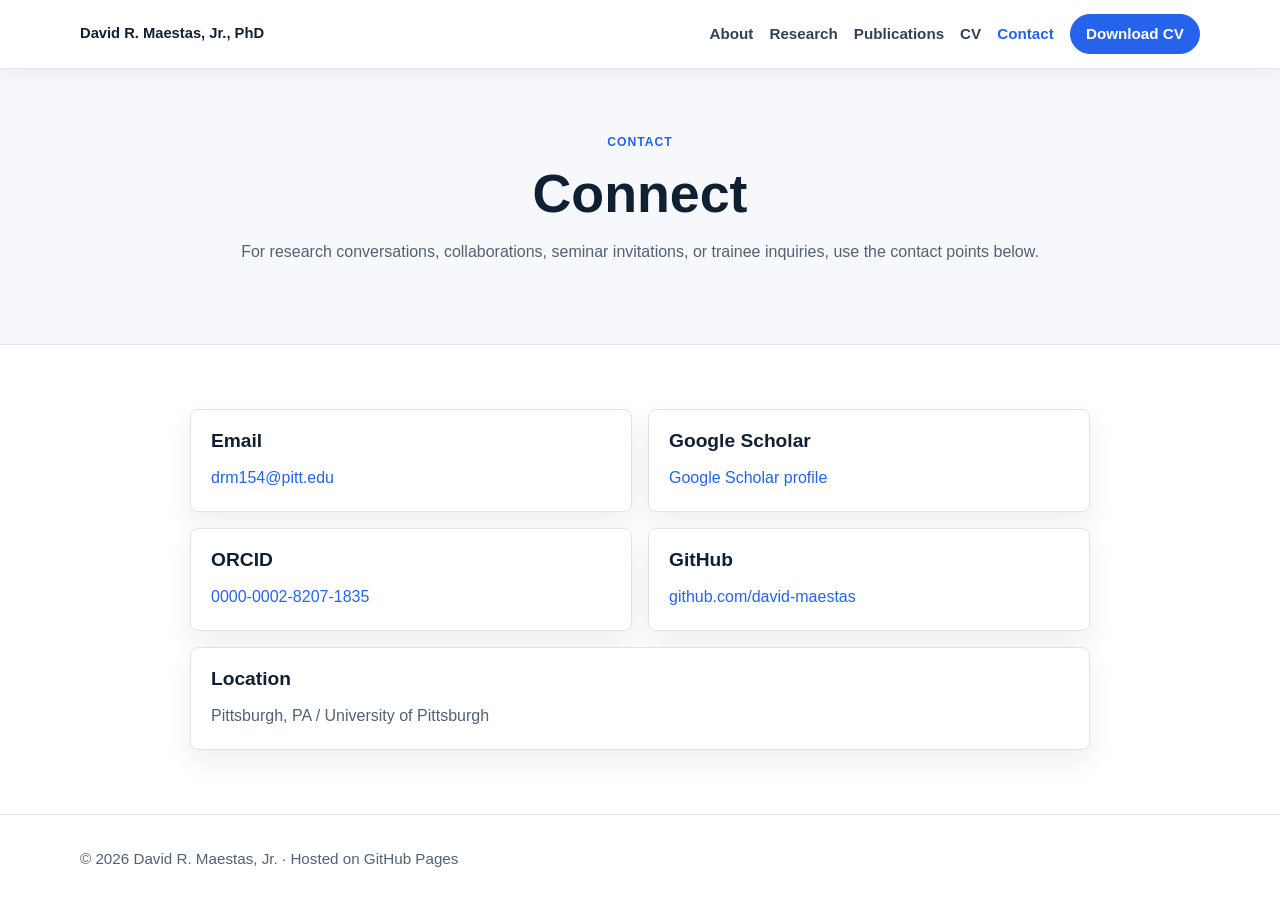
==== contact.html @ 28914b86 "Add academic personal website" ====
<!DOCTYPE html>
<html lang="en">
<head>
  <meta charset="utf-8">
  <meta name="viewport" content="width=device-width, initial-scale=1">
  <title>Contact | David R. Maestas, Jr., PhD</title>
  <meta name="description" content="Contact information for David R. Maestas, Jr., PhD.">
  <link rel="stylesheet" href="style.css">
</head>
<body>
  <header class="site-header">
    <nav class="nav container" aria-label="Main navigation">
      <a class="brand" href="index.html" aria-label="David R. Maestas, Jr. home">
        <span class="brand-full">David R. Maestas, Jr., PhD</span>
        <span class="brand-short">DRM</span>
      </a>
      <button class="nav-toggle" type="button" aria-expanded="false" aria-controls="nav-menu">
        <span class="sr-only">Toggle navigation</span>
        <span></span>
        <span></span>
        <span></span>
      </button>
      <div class="nav-menu" id="nav-menu">
        <a href="index.html#about">About</a>
        <a href="research.html">Research</a>
        <a href="publications.html">Publications</a>
        <a href="cv.html">CV</a>
        <a class="active" href="contact.html" aria-current="page">Contact</a>
        <a class="nav-button" href="assets/CV_David_Maestas_July_2026.pdf">Download CV</a>
      </div>
    </nav>
  </header>

  <main>
    <section class="page-hero contact-hero">
      <div class="container narrow">
        <p class="eyebrow">Contact</p>
        <h1>Connect</h1>
        <p>For research conversations, collaborations, seminar invitations, or trainee inquiries, use the contact points below.</p>
      </div>
    </section>

    <section class="section">
      <div class="container contact-grid">
        <article class="card contact-card">
          <h2>Email</h2>
          <p><a href="mailto:drm154@pitt.edu">drm154@pitt.edu</a></p>
        </article>
        <article class="card contact-card">
          <h2>Google Scholar</h2>
          <p><a href="https://scholar.google.com/citations?user=fU_Xa2kAAAAJ&amp;hl">Google Scholar profile</a></p>
        </article>
        <article class="card contact-card">
          <h2>ORCID</h2>
          <p><a href="https://orcid.org/0000-0002-8207-1835">0000-0002-8207-1835</a></p>
        </article>
        <article class="card contact-card">
          <h2>GitHub</h2>
          <p><a href="https://github.com/david-maestas">github.com/david-maestas</a></p>
        </article>
        <article class="card contact-card wide">
          <h2>Location</h2>
          <p>Pittsburgh, PA / University of Pittsburgh</p>
        </article>
      </div>
    </section>
  </main>

  <footer class="site-footer">
    <div class="container">
      <p>&copy; 2026 David R. Maestas, Jr. &middot; Hosted on GitHub Pages</p>
    </div>
  </footer>

  <script src="script.js"></script>
</body>
</html>
---- style.css ----
:root {
  --bg: #ffffff;
  --bg-soft: #f6f8fb;
  --bg-blue: #eef5ff;
  --text: #102033;
  --muted: #526173;
  --muted-strong: #334155;
  --line: #dce4ef;
  --accent: #2563eb;
  --accent-dark: #1d4ed8;
  --card: #ffffff;
  --shadow: 0 12px 28px rgba(15, 32, 51, 0.07);
  --radius: 8px;
  --max-width: 1120px;
}

* {
  box-sizing: border-box;
}

html {
  scroll-behavior: smooth;
}

body {
  margin: 0;
  color: var(--text);
  background: var(--bg);
  font-family: Arial, Helvetica, sans-serif;
  font-size: 16px;
  line-height: 1.62;
}

img {
  display: block;
  max-width: 100%;
}

a {
  color: var(--accent);
  text-decoration: none;
}

a:hover,
a:focus {
  color: var(--accent-dark);
  text-decoration: underline;
}

h1,
h2,
h3,
p {
  margin-top: 0;
}

h1,
h2,
h3 {
  line-height: 1.15;
  letter-spacing: 0;
}

h1 {
  font-size: clamp(2rem, 4.2vw, 3.45rem);
  margin-bottom: 0.85rem;
}

h2 {
  font-size: clamp(1.5rem, 2.6vw, 2.15rem);
  margin-bottom: 0.8rem;
}

h3 {
  font-size: 1.05rem;
  margin-bottom: 0.6rem;
}

p {
  color: var(--muted);
}

.container {
  width: min(100% - 40px, var(--max-width));
  margin: 0 auto;
}

.narrow {
  max-width: 820px;
}

.sr-only {
  position: absolute;
  width: 1px;
  height: 1px;
  padding: 0;
  margin: -1px;
  overflow: hidden;
  clip: rect(0, 0, 0, 0);
  white-space: nowrap;
  border: 0;
}

.site-header {
  position: sticky;
  top: 0;
  z-index: 20;
  background: rgba(255, 255, 255, 0.96);
  border-bottom: 1px solid rgba(220, 228, 239, 0.9);
  box-shadow: 0 6px 18px rgba(15, 32, 51, 0.045);
  backdrop-filter: blur(10px);
}

.nav {
  min-height: 68px;
  display: flex;
  align-items: center;
  justify-content: space-between;
  gap: 1rem;
}

.brand {
  display: inline-flex;
  align-items: center;
  color: var(--text);
  font-size: clamp(0.92rem, 1.15vw, 1.02rem);
  font-weight: 800;
  letter-spacing: 0;
  text-decoration: none;
  white-space: nowrap;
}

.brand:hover,
.brand:focus {
  color: var(--accent);
  text-decoration: none;
}

.brand-short {
  display: none;
  place-items: center;
  width: 42px;
  height: 42px;
  border-radius: 10px;
  color: #ffffff;
  background: var(--accent);
  font-weight: 800;
}

.nav-menu {
  display: flex;
  align-items: center;
  gap: 1rem;
  font-size: 0.95rem;
  font-weight: 600;
}

.nav-menu a {
  color: var(--muted-strong);
}

.nav-menu a:hover,
.nav-menu a:focus,
.nav-menu a.active {
  color: var(--accent);
}

.nav-button,
.button {
  display: inline-flex;
  align-items: center;
  justify-content: center;
  min-height: 40px;
  padding: 0.62rem 0.95rem;
  border-radius: 999px;
  border: 1px solid var(--accent);
  font-weight: 700;
  line-height: 1.2;
  text-decoration: none;
  white-space: nowrap;
}

a:focus-visible,
button:focus-visible,
.button:focus-visible {
  outline: 3px solid rgba(37, 99, 235, 0.28);
  outline-offset: 3px;
}

.nav-button,
.button.primary {
  color: #ffffff;
  background: var(--accent);
}

.nav-menu .nav-button {
  color: #ffffff;
}

.nav-button:hover,
.nav-button:focus,
.button.primary:hover,
.button.primary:focus {
  color: #ffffff;
  background: var(--accent-dark);
  border-color: var(--accent-dark);
  text-decoration: none;
}

.button.secondary {
  color: var(--accent);
  background: #ffffff;
}

.button.secondary:hover,
.button.secondary:focus {
  color: #ffffff;
  background: var(--accent);
  text-decoration: none;
}

.button.disabled {
  color: #64748b;
  background: #f8fafc;
  border-color: #dbe3ed;
  cursor: default;
  pointer-events: none;
}

.button-row {
  display: flex;
  flex-wrap: wrap;
  gap: 0.7rem;
  align-items: center;
}

.button-row.small {
  gap: 0.45rem;
}

.button-row.small .button {
  min-height: 34px;
  padding: 0.45rem 0.75rem;
  font-size: 0.85rem;
}

.nav-toggle {
  display: none;
  width: 46px;
  height: 46px;
  padding: 0;
  border: 1px solid var(--line);
  border-radius: 12px;
  background: #ffffff;
  cursor: pointer;
}

.nav-toggle span:not(.sr-only) {
  display: block;
  width: 20px;
  height: 2px;
  margin: 4px auto;
  background: var(--text);
}

.hero {
  padding: 4.9rem 0 4.2rem;
  background: #ffffff;
}

.hero-grid {
  display: grid;
  grid-template-columns: minmax(0, 1fr) 320px;
  gap: 3rem;
  align-items: center;
}

.hero h1 {
  max-width: 720px;
  font-size: clamp(2.1rem, 4vw, 3.55rem);
  line-height: 1.06;
  text-wrap: balance;
}

.eyebrow,
.section-kicker {
  color: var(--accent);
  font-size: 0.76rem;
  font-weight: 800;
  letter-spacing: 0.08em;
  text-transform: uppercase;
  margin-bottom: 0.65rem;
}

.hero-tagline {
  color: var(--text);
  font-size: clamp(1.18rem, 2vw, 1.55rem);
  font-weight: 700;
  margin-bottom: 0.85rem;
  text-wrap: balance;
}

.hero-summary {
  max-width: 650px;
  font-size: 1.08rem;
  margin-bottom: 1.55rem;
}

.hero-portrait {
  justify-self: center;
  width: min(100%, 300px);
  aspect-ratio: 1;
  border-radius: 18px;
  padding: 0.7rem;
  background: #ffffff;
  border: 1px solid var(--line);
  box-shadow: var(--shadow);
}

.hero-portrait img {
  width: 100%;
  height: 100%;
  object-fit: cover;
  border-radius: 12px;
}

.section,
.page-hero {
  padding: 4rem 0;
}

.page-hero {
  background: var(--bg-soft);
  border-bottom: 1px solid var(--line);
}

.page-hero .button {
  margin-top: 1rem;
}

.section-muted {
  background: var(--bg-soft);
}

.section-heading {
  max-width: 780px;
  margin-bottom: 1.55rem;
}

.section-heading.split {
  max-width: none;
  display: flex;
  align-items: end;
  justify-content: space-between;
  gap: 1.5rem;
}

.text-link {
  font-weight: 700;
}

.two-column {
  display: grid;
  grid-template-columns: minmax(0, 1fr) 390px;
  gap: 2.4rem;
  align-items: start;
}

.info-stack {
  display: grid;
  gap: 0.9rem;
}

.card,
.publication-card,
.publication-entry,
.cv-section {
  background: var(--card);
  border: 1px solid var(--line);
  border-radius: var(--radius);
  box-shadow: var(--shadow);
}

.card {
  padding: 1.25rem;
}

.compact-card p,
.pillar-card p,
.publication-card p,
.contact-card p {
  margin-bottom: 0;
}

.card-grid {
  display: grid;
  gap: 1rem;
}

.card-grid.three {
  grid-template-columns: repeat(3, minmax(0, 1fr));
}

.pillar-card {
  min-height: 220px;
}

.card-letter {
  display: inline-grid;
  place-items: center;
  width: 38px;
  height: 38px;
  margin-bottom: 0.85rem;
  border-radius: 50%;
  color: var(--accent);
  background: var(--bg-blue);
  font-weight: 800;
}

.visual-feature {
  display: grid;
  grid-template-columns: 0.82fr 1.18fr;
  gap: 2.5rem;
  align-items: center;
}

.research-figure {
  margin: 0;
  overflow: hidden;
  border: 1px solid var(--line);
  border-radius: var(--radius);
  background: #ffffff;
  box-shadow: var(--shadow);
}

.research-figure img {
  width: 100%;
  aspect-ratio: 1692 / 859;
  background: #000000;
  object-fit: contain;
  object-position: center;
}

.research-figure figcaption {
  padding: 0.85rem 1rem;
  color: var(--muted);
  font-size: 0.92rem;
}

.publication-preview {
  display: grid;
  grid-template-columns: repeat(3, minmax(0, 1fr));
  gap: 1rem;
}

.publication-card {
  display: flex;
  min-height: 245px;
  flex-direction: column;
  padding: 1.25rem;
}

.publication-card .button-row {
  margin-top: auto;
}

.tag-row {
  display: flex;
  flex-wrap: wrap;
  gap: 0.45rem;
  margin-bottom: 0.85rem;
}

.tag,
.badge {
  display: inline-flex;
  align-items: center;
  min-height: 28px;
  padding: 0.25rem 0.65rem;
  border-radius: 999px;
  color: var(--accent);
  background: var(--bg-blue);
  font-size: 0.78rem;
  font-weight: 800;
}

.pub-meta,
.authors,
.venue,
.muted {
  color: var(--muted);
}

.content-list {
  display: grid;
  gap: 1.45rem;
}

.content-block {
  max-width: 880px;
  padding-bottom: 0.2rem;
}

.content-block.callout {
  max-width: none;
  padding: 1.5rem;
  border-radius: var(--radius);
  background: var(--bg-blue);
  border: 1px solid #cfe0ff;
}

.timeline {
  display: grid;
  gap: 1.05rem;
}

.timeline-item {
  display: grid;
  grid-template-columns: 110px minmax(0, 1fr);
  gap: 1.25rem;
}

.year {
  color: var(--accent);
  font-size: 1.25rem;
  font-weight: 800;
  padding-top: 1.1rem;
}

.publication-entry {
  padding: 1.25rem;
}

.publication-entry h2 {
  font-size: 1.35rem;
  margin-top: 0.8rem;
}

.cv-layout {
  display: grid;
  gap: 1rem;
}

.cv-section {
  padding: 1.25rem;
}

.cv-section h2 {
  font-size: 1.35rem;
  padding-bottom: 0.7rem;
  margin-bottom: 0.85rem;
  border-bottom: 1px solid var(--line);
}

.cv-item {
  padding: 0.8rem 0;
}

.cv-item + .cv-item {
  border-top: 1px solid var(--line);
}

.placeholder {
  color: var(--muted);
}

.skill-list {
  margin: 0;
  padding-left: 1.2rem;
  color: var(--muted);
}

.contact-hero {
  text-align: center;
}

.contact-grid {
  max-width: 900px;
  display: grid;
  grid-template-columns: repeat(2, minmax(0, 1fr));
  gap: 1rem;
}

.contact-card h2 {
  font-size: 1.2rem;
}

.contact-card.wide {
  grid-column: 1 / -1;
}

.site-footer {
  padding: 2rem 0;
  border-top: 1px solid var(--line);
  background: #ffffff;
}

.site-footer p {
  margin: 0;
  color: var(--muted);
  font-size: 0.95rem;
}

@media (max-width: 880px) {
  .nav-toggle {
    display: block;
  }

  .brand-full {
    display: none;
  }

  .brand-short {
    display: inline-grid;
  }

  .nav-menu {
    position: absolute;
    top: 68px;
    left: 20px;
    right: 20px;
    display: none;
    flex-direction: column;
    align-items: stretch;
    gap: 0;
    padding: 0.75rem;
    background: #ffffff;
    border: 1px solid var(--line);
    border-radius: 16px;
    box-shadow: var(--shadow);
  }

  .nav-menu.is-open {
    display: flex;
  }

  .nav-menu a {
    padding: 0.85rem 0.9rem;
    border-radius: 10px;
  }

  .nav-button {
    margin-top: 0.4rem;
  }

  .hero {
    padding: 3.3rem 0;
  }

  .hero-grid,
  .two-column,
  .visual-feature,
  .timeline-item {
    grid-template-columns: 1fr;
  }

  .hero-copy {
    text-align: center;
  }

  .hero-summary {
    margin-left: auto;
    margin-right: auto;
  }

  .button-row {
    justify-content: center;
  }

  .hero-portrait {
    order: -1;
    width: min(72vw, 260px);
    border-radius: 18px;
  }

  .hero-portrait img {
    border-radius: 12px;
  }

  .card-grid.three,
  .publication-preview,
  .contact-grid {
    grid-template-columns: 1fr;
  }

  .section-heading.split {
    align-items: start;
    flex-direction: column;
  }

  .year {
    padding-top: 0;
  }

  .contact-card.wide {
    grid-column: auto;
  }
}

@media (max-width: 520px) {
  body {
    font-size: 16px;
  }

  .container {
    width: min(100% - 28px, var(--max-width));
  }

  .section,
  .page-hero {
    padding: 3rem 0;
  }

  .button,
  .nav-button {
    width: 100%;
  }

  .button-row.small .button {
    width: auto;
  }

  .publication-entry,
  .publication-card,
  .cv-section,
  .card {
    padding: 1.1rem;
  }
}
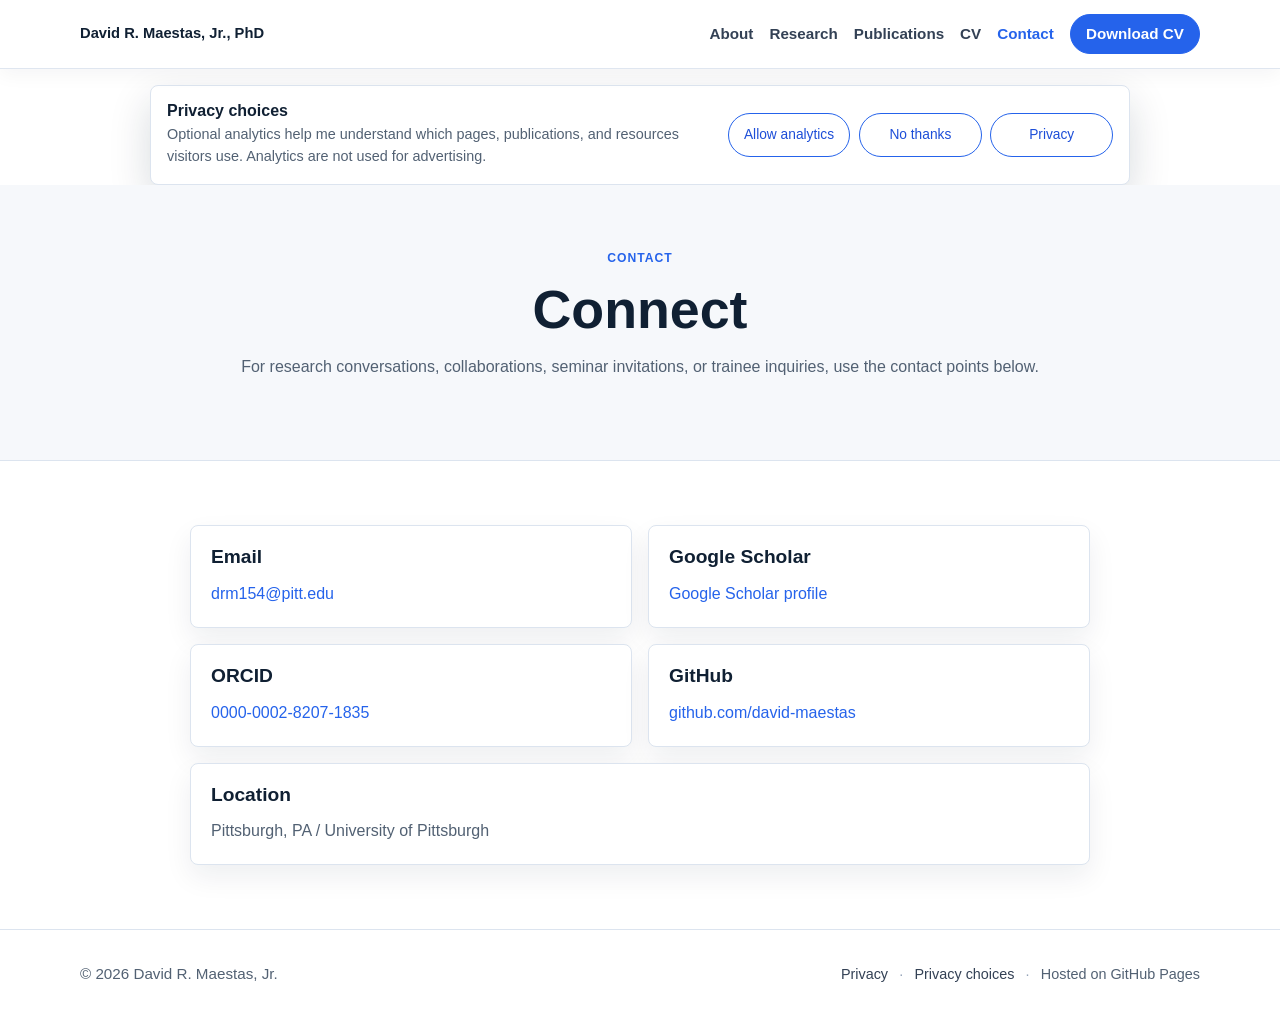
==== commit dbbc726c: "feat(site): add privacy-aware analytics and search metadata" ====
--- a/contact.html
+++ b/contact.html
@@ -4,7 +4,15 @@
   <meta charset="utf-8">
   <meta name="viewport" content="width=device-width, initial-scale=1">
   <title>Contact | David R. Maestas, Jr., PhD</title>
-  <meta name="description" content="Contact information for David R. Maestas, Jr., PhD.">
+  <meta name="description" content="Contact information and verified professional profiles for David R. Maestas, Jr., PhD.">
+  <meta name="robots" content="index,follow,max-image-preview:large">
+  <link rel="canonical" href="https://david-maestas.github.io/contact.html">
+  <meta property="og:type" content="website">
+  <meta property="og:title" content="Contact | David R. Maestas, Jr., PhD">
+  <meta property="og:description" content="Contact David R. Maestas, Jr., PhD, for research conversations, collaborations, and seminar invitations.">
+  <meta property="og:url" content="https://david-maestas.github.io/contact.html">
+  <meta property="og:image" content="https://david-maestas.github.io/assets/david-maestas-headshot.jpg">
+  <script src="analytics.js"></script>
   <link rel="stylesheet" href="style.css">
 </head>
 <body>
@@ -21,12 +29,12 @@
         <span></span>
       </button>
       <div class="nav-menu" id="nav-menu">
-        <a href="index.html#about">About</a>
-        <a href="research.html">Research</a>
-        <a href="publications.html">Publications</a>
-        <a href="cv.html">CV</a>
-        <a class="active" href="contact.html" aria-current="page">Contact</a>
-        <a class="nav-button" href="assets/CV_David_Maestas_July_2026.pdf">Download CV</a>
+        <a href="index.html#about" data-analytics-category="navigation" data-analytics-label="about" data-analytics-placement="header">About</a>
+        <a href="research.html" data-analytics-category="navigation" data-analytics-label="research" data-analytics-placement="header">Research</a>
+        <a href="publications.html" data-analytics-category="navigation" data-analytics-label="publications" data-analytics-placement="header">Publications</a>
+        <a href="cv.html" data-analytics-category="navigation" data-analytics-label="cv_page" data-analytics-placement="header">CV</a>
+        <a class="active" href="contact.html" aria-current="page" data-analytics-category="navigation" data-analytics-label="contact" data-analytics-placement="header">Contact</a>
+        <a class="nav-button" href="assets/CV_David_Maestas_July_2026.pdf" download="David_R_Maestas_CV_July_2026.pdf" data-analytics-category="cv" data-analytics-label="cv_pdf" data-analytics-placement="header">Download CV</a>
       </div>
     </nav>
   </header>
@@ -44,19 +52,19 @@
       <div class="container contact-grid">
         <article class="card contact-card">
           <h2>Email</h2>
-          <p><a href="mailto:drm154@pitt.edu">drm154@pitt.edu</a></p>
+          <p><a href="mailto:drm154@pitt.edu" data-analytics-category="contact" data-analytics-label="email" data-analytics-placement="contact_card" data-analytics-contact-method="email">drm154@pitt.edu</a></p>
         </article>
         <article class="card contact-card">
           <h2>Google Scholar</h2>
-          <p><a href="https://scholar.google.com/citations?user=fU_Xa2kAAAAJ&amp;hl">Google Scholar profile</a></p>
+          <p><a href="https://scholar.google.com/citations?user=fU_Xa2kAAAAJ&amp;hl" data-analytics-category="profile" data-analytics-label="google_scholar" data-analytics-placement="contact_card">Google Scholar profile</a></p>
         </article>
         <article class="card contact-card">
           <h2>ORCID</h2>
-          <p><a href="https://orcid.org/0000-0002-8207-1835">0000-0002-8207-1835</a></p>
+          <p><a href="https://orcid.org/0000-0002-8207-1835" data-analytics-category="profile" data-analytics-label="orcid" data-analytics-placement="contact_card">0000-0002-8207-1835</a></p>
         </article>
         <article class="card contact-card">
           <h2>GitHub</h2>
-          <p><a href="https://github.com/david-maestas">github.com/david-maestas</a></p>
+          <p><a href="https://github.com/david-maestas" data-analytics-category="profile" data-analytics-label="github" data-analytics-placement="contact_card">github.com/david-maestas</a></p>
         </article>
         <article class="card contact-card wide">
           <h2>Location</h2>
@@ -67,8 +75,13 @@
   </main>
 
   <footer class="site-footer">
-    <div class="container">
-      <p>&copy; 2026 David R. Maestas, Jr. &middot; Hosted on GitHub Pages</p>
+    <div class="container footer-inner">
+      <p>&copy; 2026 David R. Maestas, Jr.</p>
+      <nav class="footer-links" aria-label="Footer navigation">
+        <a href="privacy.html" data-analytics-category="navigation" data-analytics-label="privacy" data-analytics-placement="footer">Privacy</a>
+        <a href="#privacy-choices" data-analytics-privacy-choices>Privacy choices</a>
+        <span>Hosted on GitHub Pages</span>
+      </nav>
     </div>
   </footer>
 
--- a/style.css
+++ b/style.css
@@ -408,13 +408,17 @@
 .card-letter {
   display: inline-grid;
   place-items: center;
-  width: 38px;
-  height: 38px;
-  margin-bottom: 0.85rem;
+  width: 42px;
+  height: 42px;
+  margin-bottom: 0.95rem;
+  border: 1px solid #cfddfa;
   border-radius: 50%;
-  color: var(--accent);
-  background: var(--bg-blue);
-  font-weight: 800;
+  color: var(--accent-dark);
+  background: #f5f8ff;
+  font-family: Georgia, "Times New Roman", serif;
+  font-size: 0.92rem;
+  font-weight: 700;
+  line-height: 1;
 }
 
 .visual-feature {
@@ -599,6 +603,108 @@
   margin: 0;
   color: var(--muted);
   font-size: 0.95rem;
+}
+
+.footer-inner,
+.footer-links {
+  display: flex;
+  align-items: center;
+  gap: 0.7rem;
+}
+
+.footer-inner {
+  justify-content: space-between;
+}
+
+.footer-links {
+  flex-wrap: wrap;
+  justify-content: flex-end;
+  color: var(--muted);
+  font-size: 0.9rem;
+}
+
+.footer-links > * + *::before {
+  content: "\00b7";
+  margin-right: 0.7rem;
+  color: #94a3b8;
+}
+
+.footer-links a {
+  color: var(--muted-strong);
+}
+
+.privacy-content strong {
+  color: var(--text);
+}
+
+.analytics-consent {
+  width: min(calc(100% - 32px), 980px);
+  margin: 16px auto 0;
+  padding: 1rem;
+  border: 1px solid var(--line);
+  border-radius: var(--radius);
+  background: #ffffff;
+  box-shadow: 0 16px 42px rgba(15, 32, 51, 0.16);
+}
+
+.analytics-consent[hidden] {
+  display: none;
+}
+
+.analytics-consent__inner {
+  display: grid;
+  grid-template-columns: minmax(0, 1fr) auto;
+  align-items: center;
+  gap: 1.25rem;
+}
+
+.analytics-consent__copy h2 {
+  margin-bottom: 0.25rem;
+  font-size: 1rem;
+}
+
+.analytics-consent__copy p {
+  max-width: 640px;
+  margin-bottom: 0;
+  font-size: 0.9rem;
+  line-height: 1.5;
+}
+
+.analytics-consent__actions {
+  display: grid;
+  grid-template-columns: repeat(3, minmax(0, 1fr));
+  gap: 0.55rem;
+}
+
+.consent-button {
+  min-width: 120px;
+  color: var(--accent-dark);
+  background: #ffffff;
+  cursor: pointer;
+  font: inherit;
+  font-size: 0.86rem;
+}
+
+.consent-button:hover,
+.consent-button:focus {
+  color: #ffffff;
+  background: var(--accent);
+  text-decoration: none;
+}
+
+.analytics-notice {
+  position: fixed;
+  z-index: 60;
+  top: 84px;
+  right: 20px;
+  max-width: min(360px, calc(100% - 40px));
+  padding: 0.75rem 0.9rem;
+  border: 1px solid var(--line);
+  border-radius: var(--radius);
+  color: var(--text);
+  background: #ffffff;
+  box-shadow: var(--shadow);
+  font-size: 0.9rem;
 }
 
 @media (max-width: 880px) {
@@ -683,6 +789,10 @@
     grid-template-columns: 1fr;
   }
 
+  .publication-card {
+    min-height: 0;
+  }
+
   .section-heading.split {
     align-items: start;
     flex-direction: column;
@@ -694,6 +804,11 @@
 
   .contact-card.wide {
     grid-column: auto;
+  }
+
+  .analytics-consent__inner {
+    grid-template-columns: 1fr;
+    gap: 0.8rem;
   }
 }
 
@@ -726,4 +841,32 @@
   .card {
     padding: 1.1rem;
   }
-}
+
+  .footer-inner {
+    align-items: flex-start;
+    flex-direction: column;
+  }
+
+  .footer-links {
+    justify-content: flex-start;
+  }
+
+  .analytics-consent {
+    width: calc(100% - 20px);
+    margin-top: 10px;
+  }
+
+  .analytics-consent__actions {
+    grid-template-columns: 1fr;
+  }
+
+  .consent-button {
+    width: 100%;
+  }
+}
+
+@media (prefers-reduced-motion: reduce) {
+  html {
+    scroll-behavior: auto;
+  }
+}
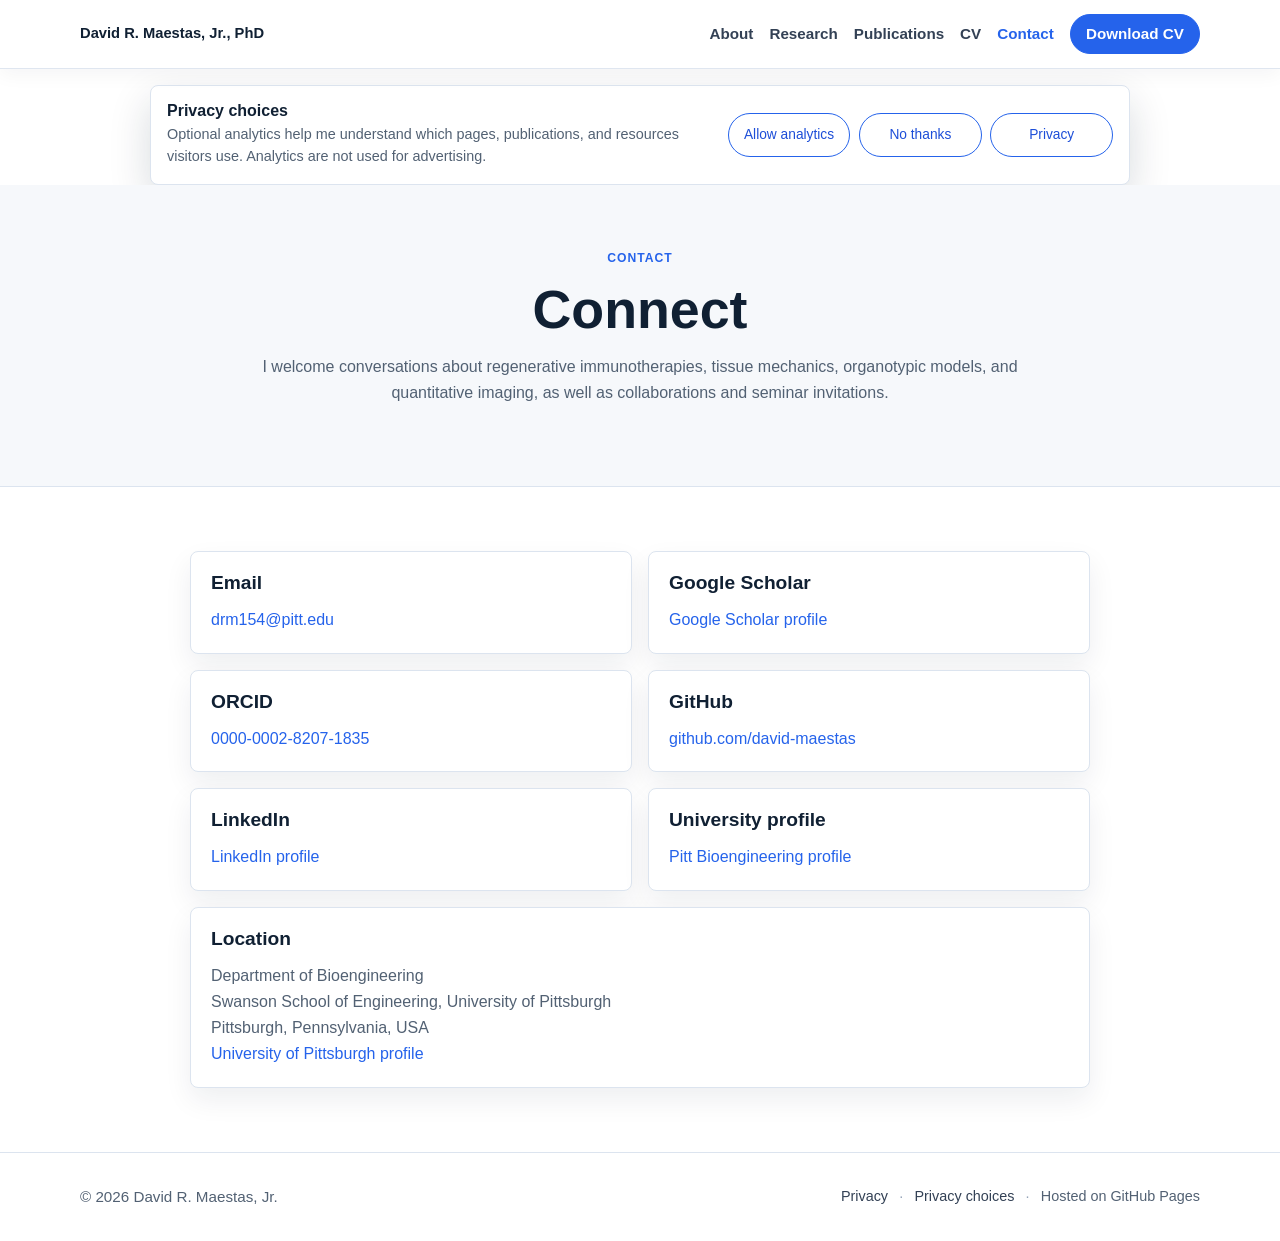
==== commit c4b546c4: "Update academic website for November 2026" ====
--- a/contact.html
+++ b/contact.html
@@ -13,9 +13,16 @@
   <meta property="og:url" content="https://david-maestas.github.io/contact.html">
   <meta property="og:image" content="https://david-maestas.github.io/assets/david-maestas-headshot.jpg">
   <script src="analytics.js"></script>
+  <meta name="theme-color" content="#2563eb">
+  <meta property="og:site_name" content="David R. Maestas, Jr., PhD">
+  <meta property="og:locale" content="en_US">
+  <meta property="og:image:alt" content="David R. Maestas, Jr., PhD">
+  <meta name="twitter:card" content="summary_large_image">
+  <link rel="icon" type="image/svg+xml" href="assets/favicon.svg">
   <link rel="stylesheet" href="style.css">
 </head>
 <body>
+  <a class="skip-link" href="#main-content">Skip to main content</a>
   <header class="site-header">
     <nav class="nav container" aria-label="Main navigation">
       <a class="brand" href="index.html" aria-label="David R. Maestas, Jr. home">
@@ -34,17 +41,17 @@
         <a href="publications.html" data-analytics-category="navigation" data-analytics-label="publications" data-analytics-placement="header">Publications</a>
         <a href="cv.html" data-analytics-category="navigation" data-analytics-label="cv_page" data-analytics-placement="header">CV</a>
         <a class="active" href="contact.html" aria-current="page" data-analytics-category="navigation" data-analytics-label="contact" data-analytics-placement="header">Contact</a>
-        <a class="nav-button" href="assets/CV_David_Maestas_July_2026.pdf" download="David_R_Maestas_CV_July_2026.pdf" data-analytics-category="cv" data-analytics-label="cv_pdf" data-analytics-placement="header">Download CV</a>
+        <a class="nav-button" href="assets/CV_David_Maestas_Sept2026.pdf" download="David_R_Maestas_CV_Sept2026.pdf" data-analytics-category="cv" data-analytics-label="cv_pdf" data-analytics-placement="header">Download CV</a>
       </div>
     </nav>
   </header>
 
-  <main>
+  <main id="main-content" tabindex="-1">
     <section class="page-hero contact-hero">
       <div class="container narrow">
         <p class="eyebrow">Contact</p>
         <h1>Connect</h1>
-        <p>For research conversations, collaborations, seminar invitations, or trainee inquiries, use the contact points below.</p>
+        <p>I welcome conversations about regenerative immunotherapies, tissue mechanics, organotypic models, and quantitative imaging, as well as collaborations and seminar invitations.</p>
       </div>
     </section>
 
@@ -56,7 +63,7 @@
         </article>
         <article class="card contact-card">
           <h2>Google Scholar</h2>
-          <p><a href="https://scholar.google.com/citations?user=fU_Xa2kAAAAJ&amp;hl" data-analytics-category="profile" data-analytics-label="google_scholar" data-analytics-placement="contact_card">Google Scholar profile</a></p>
+          <p><a href="https://scholar.google.com/citations?user=fU_Xa2kAAAAJ&amp;hl=en" data-analytics-category="profile" data-analytics-label="google_scholar" data-analytics-placement="contact_card">Google Scholar profile</a></p>
         </article>
         <article class="card contact-card">
           <h2>ORCID</h2>
@@ -66,9 +73,12 @@
           <h2>GitHub</h2>
           <p><a href="https://github.com/david-maestas" data-analytics-category="profile" data-analytics-label="github" data-analytics-placement="contact_card">github.com/david-maestas</a></p>
         </article>
+        <article class="card contact-card"><h2>LinkedIn</h2><p><a href="https://www.linkedin.com/in/david-r-maestas-jr-phd-5a231016a/">LinkedIn profile</a></p></article>
+        <article class="card contact-card"><h2>University profile</h2><p><a href="https://www.engineering.pitt.edu/people/students/bioengineering/postdoc/david-r.-maestas">Pitt Bioengineering profile</a></p></article>
         <article class="card contact-card wide">
           <h2>Location</h2>
-          <p>Pittsburgh, PA / University of Pittsburgh</p>
+          <p>Department of Bioengineering<br>Swanson School of Engineering, University of Pittsburgh<br>Pittsburgh, Pennsylvania, USA</p>
+          <p><a href="https://www.engineering.pitt.edu/people/students/bioengineering/postdoc/david-r.-maestas">University of Pittsburgh profile</a></p>
         </article>
       </div>
     </section>
@@ -79,7 +89,7 @@
       <p>&copy; 2026 David R. Maestas, Jr.</p>
       <nav class="footer-links" aria-label="Footer navigation">
         <a href="privacy.html" data-analytics-category="navigation" data-analytics-label="privacy" data-analytics-placement="footer">Privacy</a>
-        <a href="#privacy-choices" data-analytics-privacy-choices>Privacy choices</a>
+        <a href="privacy.html#analytics-choice" data-analytics-privacy-choices>Privacy choices</a>
         <span>Hosted on GitHub Pages</span>
       </nav>
     </div>
--- a/style.css
+++ b/style.css
@@ -20,6 +20,7 @@
 
 html {
   scroll-behavior: smooth;
+  scroll-padding-top: 88px;
 }
 
 body {
@@ -183,7 +184,7 @@
 a:focus-visible,
 button:focus-visible,
 .button:focus-visible {
-  outline: 3px solid rgba(37, 99, 235, 0.28);
+  outline: 3px solid var(--accent-dark);
   outline-offset: 3px;
 }
 
@@ -502,6 +503,8 @@
 
 .content-block {
   max-width: 880px;
+  min-width: 0;
+  overflow-wrap: anywhere;
   padding-bottom: 0.2rem;
 }
 
@@ -538,6 +541,76 @@
 .publication-entry h2 {
   font-size: 1.35rem;
   margin-top: 0.8rem;
+}
+
+.publication-entry h3 {
+  font-size: 1.2rem;
+  line-height: 1.3;
+  margin: 0.5rem 0 0.8rem;
+}
+
+.hero-appointment {
+  font-size: 0.94rem;
+  color: var(--muted-strong);
+  margin-bottom: 1.25rem;
+}
+
+.skip-link {
+  position: fixed;
+  z-index: 100;
+  top: 0.5rem;
+  left: 0.5rem;
+  transform: translateY(-180%);
+  padding: 0.65rem 1rem;
+  background: var(--text);
+  color: #ffffff;
+  border-radius: 6px;
+}
+
+.skip-link:focus {
+  transform: translateY(0);
+  color: #ffffff;
+}
+
+main:focus {
+  outline: none;
+}
+
+.card-grid.two {
+  grid-template-columns: repeat(2, minmax(0, 1fr));
+}
+
+.status-note,
+.page-updated,
+.award-detail {
+  font-size: 0.92rem;
+  color: var(--muted-strong);
+}
+
+.status-note {
+  margin: 1rem 0 0;
+}
+
+.news-highlight {
+  padding: 1.5rem;
+  border-left: 4px solid var(--accent);
+  background: var(--bg-soft);
+  border-radius: var(--radius);
+}
+
+.news-highlight h3 {
+  font-size: 1.35rem;
+  line-height: 1.3;
+}
+
+.contact-card a,
+.publication-entry,
+.cv-section {
+  overflow-wrap: anywhere;
+}
+
+.cv-section p:last-child {
+  margin-bottom: 0;
 }
 
 .cv-layout {
@@ -708,7 +781,7 @@
 }
 
 @media (max-width: 880px) {
-  .nav-toggle {
+  .js .nav-toggle {
     display: block;
   }
 
@@ -721,7 +794,24 @@
   }
 
   .nav-menu {
+    flex-direction: column;
+    align-items: stretch;
+    width: 100%;
+  }
+
+  .nav {
+    flex-wrap: wrap;
+    padding-block: 0.65rem;
+  }
+
+  .js .nav {
+    flex-wrap: nowrap;
+    padding-block: 0;
+  }
+
+  .js .nav-menu {
     position: absolute;
+    width: auto;
     top: 68px;
     left: 20px;
     right: 20px;
@@ -736,7 +826,7 @@
     box-shadow: var(--shadow);
   }
 
-  .nav-menu.is-open {
+  .js .nav-menu.is-open {
     display: flex;
   }
 
@@ -784,6 +874,7 @@
   }
 
   .card-grid.three,
+  .card-grid.two,
   .publication-preview,
   .contact-grid {
     grid-template-columns: 1fr;
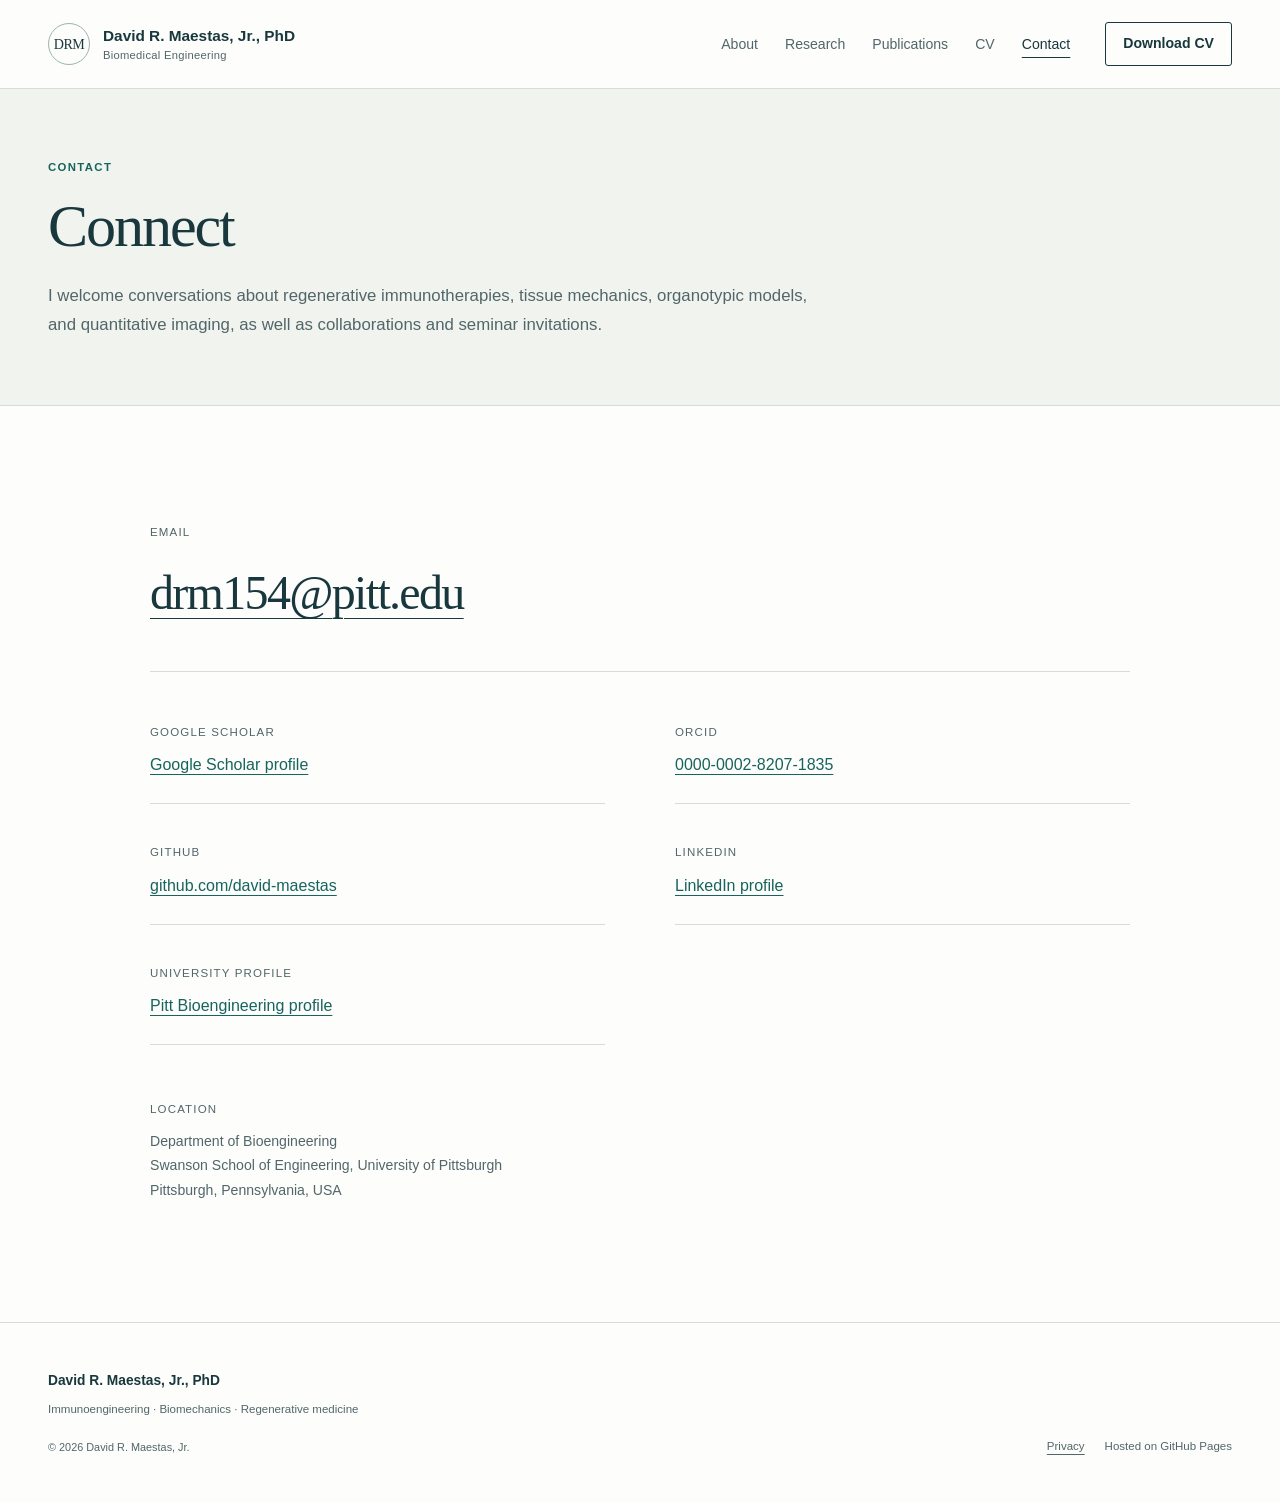
==== commit f0c5236c: "Polish academic website design and remove visitor tracking" ====
--- a/contact.html
+++ b/contact.html
@@ -1,100 +1,85 @@
 <!DOCTYPE html>
 <html lang="en">
-<head>
-  <meta charset="utf-8">
-  <meta name="viewport" content="width=device-width, initial-scale=1">
-  <title>Contact | David R. Maestas, Jr., PhD</title>
-  <meta name="description" content="Contact information and verified professional profiles for David R. Maestas, Jr., PhD.">
-  <meta name="robots" content="index,follow,max-image-preview:large">
-  <link rel="canonical" href="https://david-maestas.github.io/contact.html">
-  <meta property="og:type" content="website">
-  <meta property="og:title" content="Contact | David R. Maestas, Jr., PhD">
-  <meta property="og:description" content="Contact David R. Maestas, Jr., PhD, for research conversations, collaborations, and seminar invitations.">
-  <meta property="og:url" content="https://david-maestas.github.io/contact.html">
-  <meta property="og:image" content="https://david-maestas.github.io/assets/david-maestas-headshot.jpg">
-  <script src="analytics.js"></script>
-  <meta name="theme-color" content="#2563eb">
-  <meta property="og:site_name" content="David R. Maestas, Jr., PhD">
-  <meta property="og:locale" content="en_US">
-  <meta property="og:image:alt" content="David R. Maestas, Jr., PhD">
-  <meta name="twitter:card" content="summary_large_image">
-  <link rel="icon" type="image/svg+xml" href="assets/favicon.svg">
-  <link rel="stylesheet" href="style.css">
-</head>
-<body>
-  <a class="skip-link" href="#main-content">Skip to main content</a>
-  <header class="site-header">
-    <nav class="nav container" aria-label="Main navigation">
-      <a class="brand" href="index.html" aria-label="David R. Maestas, Jr. home">
-        <span class="brand-full">David R. Maestas, Jr., PhD</span>
-        <span class="brand-short">DRM</span>
-      </a>
-      <button class="nav-toggle" type="button" aria-expanded="false" aria-controls="nav-menu">
-        <span class="sr-only">Toggle navigation</span>
-        <span></span>
-        <span></span>
-        <span></span>
-      </button>
-      <div class="nav-menu" id="nav-menu">
-        <a href="index.html#about" data-analytics-category="navigation" data-analytics-label="about" data-analytics-placement="header">About</a>
-        <a href="research.html" data-analytics-category="navigation" data-analytics-label="research" data-analytics-placement="header">Research</a>
-        <a href="publications.html" data-analytics-category="navigation" data-analytics-label="publications" data-analytics-placement="header">Publications</a>
-        <a href="cv.html" data-analytics-category="navigation" data-analytics-label="cv_page" data-analytics-placement="header">CV</a>
-        <a class="active" href="contact.html" aria-current="page" data-analytics-category="navigation" data-analytics-label="contact" data-analytics-placement="header">Contact</a>
-        <a class="nav-button" href="assets/CV_David_Maestas_Sept2026.pdf" download="David_R_Maestas_CV_Sept2026.pdf" data-analytics-category="cv" data-analytics-label="cv_pdf" data-analytics-placement="header">Download CV</a>
+  <head>
+    <meta charset="utf-8">
+    <meta name="viewport" content="width=device-width, initial-scale=1">
+    <title>Contact | David R. Maestas, Jr., PhD</title>
+    <meta name="description" content="Contact information and verified professional profiles for David R. Maestas, Jr., PhD.">
+    <meta name="robots" content="index,follow,max-image-preview:large">
+    <link rel="canonical" href="https://david-maestas.github.io/contact.html">
+    <meta property="og:type" content="website">
+    <meta property="og:title" content="Contact | David R. Maestas, Jr., PhD">
+    <meta property="og:description" content="Contact David R. Maestas, Jr., PhD, for research conversations, collaborations, and seminar invitations.">
+    <meta property="og:url" content="https://david-maestas.github.io/contact.html">
+    <meta property="og:image" content="https://david-maestas.github.io/assets/david-maestas-headshot.jpg">
+    <meta name="theme-color" content="#18383e">
+    <meta property="og:site_name" content="David R. Maestas, Jr., PhD">
+    <meta property="og:locale" content="en_US">
+    <meta property="og:image:alt" content="David R. Maestas, Jr., PhD">
+    <meta name="twitter:card" content="summary_large_image">
+    <link rel="icon" type="image/svg+xml" href="assets/favicon.svg">
+    <link rel="stylesheet" href="style.css">
+  </head>
+  <body class="page-contact">
+    <a class="skip-link" href="#main-content">Skip to main content</a>
+    <header class="site-header">
+      <nav class="nav container" aria-label="Main navigation">
+        <a class="brand" href="index.html" aria-label="David R. Maestas, Jr. home"><span class="brand-mark" aria-hidden="true">DRM</span><span class="brand-text"><strong>David R. Maestas, Jr., PhD</strong><small>Biomedical Engineering</small></span></a>
+        <button class="nav-toggle" type="button" aria-expanded="false" aria-controls="nav-menu" aria-label="Toggle navigation"><span class="menu-label">Menu</span><span class="menu-icon" aria-hidden="true"><span></span><span></span></span></button>
+        <div class="nav-menu" id="nav-menu"><a href="index.html#about">About</a><a href="research.html">Research</a><a href="publications.html">Publications</a><a href="cv.html">CV</a><a class="active" href="contact.html" aria-current="page">Contact</a><a class="nav-button" href="assets/CV_David_Maestas_Nov_2026.pdf" download="David_R_Maestas_CV_Nov_2026.pdf">Download CV</a></div>
+      </nav>
+    </header>
+    <main id="main-content" tabindex="-1">
+      <section class="page-header contact-header">
+        <div class="container">
+          <p class="eyebrow">Contact</p>
+          <h1>Connect</h1>
+          <p>I welcome conversations about regenerative immunotherapies, tissue mechanics, organotypic models, and quantitative imaging, as well as collaborations and seminar invitations.</p>
+        </div>
+      </section>
+      <section class="section">
+        <div class="container contact-grid">
+          <article class="contact-card contact-email">
+            <h2>Email</h2>
+            <p><a href="mailto:drm154@pitt.edu">drm154@pitt.edu</a></p>
+          </article>
+          <article class="contact-card">
+            <h2>Google Scholar</h2>
+            <p><a href="https://scholar.google.com/citations?user=fU_Xa2kAAAAJ&amp;hl=en">Google Scholar profile</a></p>
+          </article>
+          <article class="contact-card">
+            <h2>ORCID</h2>
+            <p><a href="https://orcid.org/0000-0002-8207-1835">0000-0002-8207-1835</a></p>
+          </article>
+          <article class="contact-card">
+            <h2>GitHub</h2>
+            <p><a href="https://github.com/david-maestas">github.com/david-maestas</a></p>
+          </article>
+          <article class="contact-card">
+            <h2>LinkedIn</h2>
+            <p><a href="https://www.linkedin.com/in/david-r-maestas-jr-phd-5a231016a/">LinkedIn profile</a></p>
+          </article>
+          <article class="contact-card">
+            <h2>University profile</h2>
+            <p><a href="https://www.engineering.pitt.edu/people/students/bioengineering/postdoc/david-r.-maestas">Pitt Bioengineering profile</a></p>
+          </article>
+          <article class="contact-card contact-location">
+            <h2>Location</h2>
+            <p>Department of Bioengineering<br>Swanson School of Engineering, University of Pittsburgh<br>Pittsburgh, Pennsylvania, USA</p>
+          </article>
+        </div>
+      </section>
+    </main>
+    <footer class="site-footer">
+      <div class="container footer-inner">
+        <div class="footer-identity">
+          <p class="footer-name">David R. Maestas, Jr., PhD</p>
+          <p class="footer-discipline">Immunoengineering · Biomechanics · Regenerative medicine</p>
+          <p>&copy; 2026 David R. Maestas, Jr.</p>
+        </div>
+        <nav class="footer-links" aria-label="Footer navigation"><a href="privacy.html">Privacy</a><span>Hosted on GitHub Pages</span></nav>
       </div>
-    </nav>
-  </header>
-
-  <main id="main-content" tabindex="-1">
-    <section class="page-hero contact-hero">
-      <div class="container narrow">
-        <p class="eyebrow">Contact</p>
-        <h1>Connect</h1>
-        <p>I welcome conversations about regenerative immunotherapies, tissue mechanics, organotypic models, and quantitative imaging, as well as collaborations and seminar invitations.</p>
-      </div>
-    </section>
-
-    <section class="section">
-      <div class="container contact-grid">
-        <article class="card contact-card">
-          <h2>Email</h2>
-          <p><a href="mailto:drm154@pitt.edu" data-analytics-category="contact" data-analytics-label="email" data-analytics-placement="contact_card" data-analytics-contact-method="email">drm154@pitt.edu</a></p>
-        </article>
-        <article class="card contact-card">
-          <h2>Google Scholar</h2>
-          <p><a href="https://scholar.google.com/citations?user=fU_Xa2kAAAAJ&amp;hl=en" data-analytics-category="profile" data-analytics-label="google_scholar" data-analytics-placement="contact_card">Google Scholar profile</a></p>
-        </article>
-        <article class="card contact-card">
-          <h2>ORCID</h2>
-          <p><a href="https://orcid.org/0000-0002-8207-1835" data-analytics-category="profile" data-analytics-label="orcid" data-analytics-placement="contact_card">0000-0002-8207-1835</a></p>
-        </article>
-        <article class="card contact-card">
-          <h2>GitHub</h2>
-          <p><a href="https://github.com/david-maestas" data-analytics-category="profile" data-analytics-label="github" data-analytics-placement="contact_card">github.com/david-maestas</a></p>
-        </article>
-        <article class="card contact-card"><h2>LinkedIn</h2><p><a href="https://www.linkedin.com/in/david-r-maestas-jr-phd-5a231016a/">LinkedIn profile</a></p></article>
-        <article class="card contact-card"><h2>University profile</h2><p><a href="https://www.engineering.pitt.edu/people/students/bioengineering/postdoc/david-r.-maestas">Pitt Bioengineering profile</a></p></article>
-        <article class="card contact-card wide">
-          <h2>Location</h2>
-          <p>Department of Bioengineering<br>Swanson School of Engineering, University of Pittsburgh<br>Pittsburgh, Pennsylvania, USA</p>
-          <p><a href="https://www.engineering.pitt.edu/people/students/bioengineering/postdoc/david-r.-maestas">University of Pittsburgh profile</a></p>
-        </article>
-      </div>
-    </section>
-  </main>
-
-  <footer class="site-footer">
-    <div class="container footer-inner">
-      <p>&copy; 2026 David R. Maestas, Jr.</p>
-      <nav class="footer-links" aria-label="Footer navigation">
-        <a href="privacy.html" data-analytics-category="navigation" data-analytics-label="privacy" data-analytics-placement="footer">Privacy</a>
-        <a href="privacy.html#analytics-choice" data-analytics-privacy-choices>Privacy choices</a>
-        <span>Hosted on GitHub Pages</span>
-      </nav>
-    </div>
-  </footer>
-
-  <script src="script.js"></script>
-</body>
+    </footer>
+    <script src="script.js"></script>
+  </body>
 </html>
--- a/style.css
+++ b/style.css
@@ -1,963 +1,427 @@
 :root {
-  --bg: #ffffff;
-  --bg-soft: #f6f8fb;
-  --bg-blue: #eef5ff;
-  --text: #102033;
-  --muted: #526173;
-  --muted-strong: #334155;
-  --line: #dce4ef;
-  --accent: #2563eb;
-  --accent-dark: #1d4ed8;
-  --card: #ffffff;
-  --shadow: 0 12px 28px rgba(15, 32, 51, 0.07);
-  --radius: 8px;
-  --max-width: 1120px;
-}
-
-* {
-  box-sizing: border-box;
-}
-
-html {
-  scroll-behavior: smooth;
-  scroll-padding-top: 88px;
-}
-
-body {
-  margin: 0;
-  color: var(--text);
-  background: var(--bg);
-  font-family: Arial, Helvetica, sans-serif;
-  font-size: 16px;
-  line-height: 1.62;
-}
-
-img {
-  display: block;
-  max-width: 100%;
-}
-
-a {
-  color: var(--accent);
-  text-decoration: none;
-}
-
-a:hover,
-a:focus {
-  color: var(--accent-dark);
-  text-decoration: underline;
-}
-
-h1,
-h2,
-h3,
-p {
-  margin-top: 0;
-}
-
-h1,
-h2,
-h3 {
-  line-height: 1.15;
-  letter-spacing: 0;
-}
-
-h1 {
-  font-size: clamp(2rem, 4.2vw, 3.45rem);
-  margin-bottom: 0.85rem;
-}
-
-h2 {
-  font-size: clamp(1.5rem, 2.6vw, 2.15rem);
-  margin-bottom: 0.8rem;
-}
-
-h3 {
-  font-size: 1.05rem;
-  margin-bottom: 0.6rem;
-}
-
-p {
-  color: var(--muted);
-}
-
-.container {
-  width: min(100% - 40px, var(--max-width));
-  margin: 0 auto;
-}
-
-.narrow {
-  max-width: 820px;
-}
-
-.sr-only {
-  position: absolute;
-  width: 1px;
-  height: 1px;
-  padding: 0;
-  margin: -1px;
-  overflow: hidden;
-  clip: rect(0, 0, 0, 0);
-  white-space: nowrap;
-  border: 0;
-}
-
-.site-header {
-  position: sticky;
-  top: 0;
-  z-index: 20;
-  background: rgba(255, 255, 255, 0.96);
-  border-bottom: 1px solid rgba(220, 228, 239, 0.9);
-  box-shadow: 0 6px 18px rgba(15, 32, 51, 0.045);
-  backdrop-filter: blur(10px);
-}
-
-.nav {
-  min-height: 68px;
-  display: flex;
-  align-items: center;
-  justify-content: space-between;
-  gap: 1rem;
-}
-
-.brand {
-  display: inline-flex;
-  align-items: center;
-  color: var(--text);
-  font-size: clamp(0.92rem, 1.15vw, 1.02rem);
-  font-weight: 800;
-  letter-spacing: 0;
-  text-decoration: none;
-  white-space: nowrap;
-}
-
-.brand:hover,
-.brand:focus {
-  color: var(--accent);
-  text-decoration: none;
-}
-
-.brand-short {
-  display: none;
-  place-items: center;
-  width: 42px;
-  height: 42px;
-  border-radius: 10px;
-  color: #ffffff;
-  background: var(--accent);
-  font-weight: 800;
-}
-
-.nav-menu {
-  display: flex;
-  align-items: center;
-  gap: 1rem;
-  font-size: 0.95rem;
-  font-weight: 600;
-}
-
-.nav-menu a {
-  color: var(--muted-strong);
-}
-
-.nav-menu a:hover,
-.nav-menu a:focus,
-.nav-menu a.active {
-  color: var(--accent);
-}
-
-.nav-button,
-.button {
-  display: inline-flex;
-  align-items: center;
-  justify-content: center;
-  min-height: 40px;
-  padding: 0.62rem 0.95rem;
-  border-radius: 999px;
-  border: 1px solid var(--accent);
-  font-weight: 700;
-  line-height: 1.2;
-  text-decoration: none;
-  white-space: nowrap;
-}
-
-a:focus-visible,
-button:focus-visible,
-.button:focus-visible {
-  outline: 3px solid var(--accent-dark);
-  outline-offset: 3px;
-}
-
-.nav-button,
-.button.primary {
-  color: #ffffff;
-  background: var(--accent);
-}
-
-.nav-menu .nav-button {
-  color: #ffffff;
-}
-
-.nav-button:hover,
-.nav-button:focus,
-.button.primary:hover,
-.button.primary:focus {
-  color: #ffffff;
-  background: var(--accent-dark);
-  border-color: var(--accent-dark);
-  text-decoration: none;
-}
-
-.button.secondary {
-  color: var(--accent);
-  background: #ffffff;
-}
-
-.button.secondary:hover,
-.button.secondary:focus {
-  color: #ffffff;
-  background: var(--accent);
-  text-decoration: none;
-}
-
-.button.disabled {
-  color: #64748b;
-  background: #f8fafc;
-  border-color: #dbe3ed;
-  cursor: default;
-  pointer-events: none;
-}
-
-.button-row {
-  display: flex;
-  flex-wrap: wrap;
-  gap: 0.7rem;
-  align-items: center;
-}
-
-.button-row.small {
-  gap: 0.45rem;
-}
-
-.button-row.small .button {
-  min-height: 34px;
-  padding: 0.45rem 0.75rem;
-  font-size: 0.85rem;
-}
-
-.nav-toggle {
-  display: none;
-  width: 46px;
-  height: 46px;
-  padding: 0;
-  border: 1px solid var(--line);
-  border-radius: 12px;
-  background: #ffffff;
-  cursor: pointer;
-}
-
-.nav-toggle span:not(.sr-only) {
-  display: block;
-  width: 20px;
-  height: 2px;
-  margin: 4px auto;
-  background: var(--text);
-}
-
-.hero {
-  padding: 4.9rem 0 4.2rem;
-  background: #ffffff;
-}
-
-.hero-grid {
-  display: grid;
-  grid-template-columns: minmax(0, 1fr) 320px;
-  gap: 3rem;
-  align-items: center;
-}
-
-.hero h1 {
-  max-width: 720px;
-  font-size: clamp(2.1rem, 4vw, 3.55rem);
-  line-height: 1.06;
-  text-wrap: balance;
-}
-
-.eyebrow,
-.section-kicker {
-  color: var(--accent);
-  font-size: 0.76rem;
-  font-weight: 800;
-  letter-spacing: 0.08em;
-  text-transform: uppercase;
-  margin-bottom: 0.65rem;
-}
-
-.hero-tagline {
-  color: var(--text);
-  font-size: clamp(1.18rem, 2vw, 1.55rem);
-  font-weight: 700;
-  margin-bottom: 0.85rem;
-  text-wrap: balance;
-}
-
-.hero-summary {
-  max-width: 650px;
-  font-size: 1.08rem;
-  margin-bottom: 1.55rem;
-}
-
-.hero-portrait {
-  justify-self: center;
-  width: min(100%, 300px);
-  aspect-ratio: 1;
-  border-radius: 18px;
-  padding: 0.7rem;
-  background: #ffffff;
-  border: 1px solid var(--line);
-  box-shadow: var(--shadow);
-}
-
-.hero-portrait img {
-  width: 100%;
-  height: 100%;
-  object-fit: cover;
-  border-radius: 12px;
-}
-
-.section,
-.page-hero {
-  padding: 4rem 0;
-}
-
-.page-hero {
-  background: var(--bg-soft);
-  border-bottom: 1px solid var(--line);
-}
-
-.page-hero .button {
-  margin-top: 1rem;
-}
-
-.section-muted {
-  background: var(--bg-soft);
-}
-
-.section-heading {
-  max-width: 780px;
-  margin-bottom: 1.55rem;
-}
-
-.section-heading.split {
-  max-width: none;
-  display: flex;
-  align-items: end;
-  justify-content: space-between;
-  gap: 1.5rem;
-}
-
-.text-link {
-  font-weight: 700;
-}
-
-.two-column {
-  display: grid;
-  grid-template-columns: minmax(0, 1fr) 390px;
-  gap: 2.4rem;
-  align-items: start;
-}
-
-.info-stack {
-  display: grid;
-  gap: 0.9rem;
-}
-
-.card,
-.publication-card,
-.publication-entry,
-.cv-section {
-  background: var(--card);
-  border: 1px solid var(--line);
-  border-radius: var(--radius);
-  box-shadow: var(--shadow);
-}
-
-.card {
-  padding: 1.25rem;
-}
-
-.compact-card p,
-.pillar-card p,
-.publication-card p,
-.contact-card p {
-  margin-bottom: 0;
-}
-
-.card-grid {
-  display: grid;
-  gap: 1rem;
-}
-
-.card-grid.three {
-  grid-template-columns: repeat(3, minmax(0, 1fr));
-}
-
-.pillar-card {
-  min-height: 220px;
-}
-
-.card-letter {
-  display: inline-grid;
-  place-items: center;
-  width: 42px;
-  height: 42px;
-  margin-bottom: 0.95rem;
-  border: 1px solid #cfddfa;
-  border-radius: 50%;
-  color: var(--accent-dark);
-  background: #f5f8ff;
-  font-family: Georgia, "Times New Roman", serif;
-  font-size: 0.92rem;
-  font-weight: 700;
-  line-height: 1;
-}
-
-.visual-feature {
-  display: grid;
-  grid-template-columns: 0.82fr 1.18fr;
-  gap: 2.5rem;
-  align-items: center;
-}
-
-.research-figure {
-  margin: 0;
-  overflow: hidden;
-  border: 1px solid var(--line);
-  border-radius: var(--radius);
-  background: #ffffff;
-  box-shadow: var(--shadow);
-}
-
-.research-figure img {
-  width: 100%;
-  aspect-ratio: 1692 / 859;
-  background: #000000;
-  object-fit: contain;
-  object-position: center;
-}
-
-.research-figure figcaption {
-  padding: 0.85rem 1rem;
-  color: var(--muted);
-  font-size: 0.92rem;
-}
-
-.publication-preview {
-  display: grid;
-  grid-template-columns: repeat(3, minmax(0, 1fr));
-  gap: 1rem;
-}
-
-.publication-card {
-  display: flex;
-  min-height: 245px;
-  flex-direction: column;
-  padding: 1.25rem;
-}
-
-.publication-card .button-row {
-  margin-top: auto;
-}
-
-.tag-row {
-  display: flex;
-  flex-wrap: wrap;
-  gap: 0.45rem;
-  margin-bottom: 0.85rem;
-}
-
-.tag,
-.badge {
-  display: inline-flex;
-  align-items: center;
-  min-height: 28px;
-  padding: 0.25rem 0.65rem;
-  border-radius: 999px;
-  color: var(--accent);
-  background: var(--bg-blue);
-  font-size: 0.78rem;
-  font-weight: 800;
-}
-
-.pub-meta,
-.authors,
-.venue,
-.muted {
-  color: var(--muted);
-}
-
-.content-list {
-  display: grid;
-  gap: 1.45rem;
-}
-
-.content-block {
-  max-width: 880px;
-  min-width: 0;
-  overflow-wrap: anywhere;
-  padding-bottom: 0.2rem;
-}
-
-.content-block.callout {
-  max-width: none;
-  padding: 1.5rem;
-  border-radius: var(--radius);
-  background: var(--bg-blue);
-  border: 1px solid #cfe0ff;
-}
-
-.timeline {
-  display: grid;
-  gap: 1.05rem;
-}
-
-.timeline-item {
-  display: grid;
-  grid-template-columns: 110px minmax(0, 1fr);
-  gap: 1.25rem;
-}
-
-.year {
-  color: var(--accent);
-  font-size: 1.25rem;
-  font-weight: 800;
-  padding-top: 1.1rem;
-}
-
-.publication-entry {
-  padding: 1.25rem;
-}
-
-.publication-entry h2 {
-  font-size: 1.35rem;
-  margin-top: 0.8rem;
-}
-
-.publication-entry h3 {
-  font-size: 1.2rem;
-  line-height: 1.3;
-  margin: 0.5rem 0 0.8rem;
-}
-
-.hero-appointment {
-  font-size: 0.94rem;
-  color: var(--muted-strong);
-  margin-bottom: 1.25rem;
-}
-
-.skip-link {
-  position: fixed;
-  z-index: 100;
-  top: 0.5rem;
-  left: 0.5rem;
-  transform: translateY(-180%);
-  padding: 0.65rem 1rem;
-  background: var(--text);
-  color: #ffffff;
-  border-radius: 6px;
-}
-
-.skip-link:focus {
-  transform: translateY(0);
-  color: #ffffff;
-}
-
-main:focus {
-  outline: none;
-}
-
-.card-grid.two {
-  grid-template-columns: repeat(2, minmax(0, 1fr));
-}
-
-.status-note,
-.page-updated,
-.award-detail {
-  font-size: 0.92rem;
-  color: var(--muted-strong);
-}
-
-.status-note {
-  margin: 1rem 0 0;
-}
-
-.news-highlight {
-  padding: 1.5rem;
-  border-left: 4px solid var(--accent);
-  background: var(--bg-soft);
-  border-radius: var(--radius);
-}
-
-.news-highlight h3 {
-  font-size: 1.35rem;
-  line-height: 1.3;
-}
-
-.contact-card a,
-.publication-entry,
-.cv-section {
-  overflow-wrap: anywhere;
-}
-
-.cv-section p:last-child {
-  margin-bottom: 0;
-}
-
-.cv-layout {
-  display: grid;
-  gap: 1rem;
-}
-
-.cv-section {
-  padding: 1.25rem;
-}
-
-.cv-section h2 {
-  font-size: 1.35rem;
-  padding-bottom: 0.7rem;
-  margin-bottom: 0.85rem;
-  border-bottom: 1px solid var(--line);
-}
-
-.cv-item {
-  padding: 0.8rem 0;
-}
-
-.cv-item + .cv-item {
-  border-top: 1px solid var(--line);
-}
-
-.placeholder {
-  color: var(--muted);
-}
-
-.skill-list {
-  margin: 0;
-  padding-left: 1.2rem;
-  color: var(--muted);
-}
-
-.contact-hero {
-  text-align: center;
-}
-
-.contact-grid {
-  max-width: 900px;
-  display: grid;
-  grid-template-columns: repeat(2, minmax(0, 1fr));
-  gap: 1rem;
-}
-
-.contact-card h2 {
-  font-size: 1.2rem;
-}
-
-.contact-card.wide {
-  grid-column: 1 / -1;
-}
-
-.site-footer {
-  padding: 2rem 0;
-  border-top: 1px solid var(--line);
-  background: #ffffff;
-}
-
-.site-footer p {
-  margin: 0;
-  color: var(--muted);
-  font-size: 0.95rem;
-}
-
-.footer-inner,
-.footer-links {
-  display: flex;
-  align-items: center;
-  gap: 0.7rem;
-}
-
-.footer-inner {
-  justify-content: space-between;
-}
-
-.footer-links {
-  flex-wrap: wrap;
-  justify-content: flex-end;
-  color: var(--muted);
-  font-size: 0.9rem;
-}
-
-.footer-links > * + *::before {
-  content: "\00b7";
-  margin-right: 0.7rem;
-  color: #94a3b8;
-}
-
-.footer-links a {
-  color: var(--muted-strong);
-}
-
-.privacy-content strong {
-  color: var(--text);
-}
-
-.analytics-consent {
-  width: min(calc(100% - 32px), 980px);
-  margin: 16px auto 0;
-  padding: 1rem;
-  border: 1px solid var(--line);
-  border-radius: var(--radius);
-  background: #ffffff;
-  box-shadow: 0 16px 42px rgba(15, 32, 51, 0.16);
-}
-
-.analytics-consent[hidden] {
-  display: none;
-}
-
-.analytics-consent__inner {
-  display: grid;
-  grid-template-columns: minmax(0, 1fr) auto;
-  align-items: center;
-  gap: 1.25rem;
-}
-
-.analytics-consent__copy h2 {
-  margin-bottom: 0.25rem;
-  font-size: 1rem;
-}
-
-.analytics-consent__copy p {
-  max-width: 640px;
-  margin-bottom: 0;
-  font-size: 0.9rem;
-  line-height: 1.5;
-}
-
-.analytics-consent__actions {
-  display: grid;
-  grid-template-columns: repeat(3, minmax(0, 1fr));
-  gap: 0.55rem;
-}
-
-.consent-button {
-  min-width: 120px;
-  color: var(--accent-dark);
-  background: #ffffff;
-  cursor: pointer;
-  font: inherit;
-  font-size: 0.86rem;
-}
-
-.consent-button:hover,
-.consent-button:focus {
-  color: #ffffff;
-  background: var(--accent);
-  text-decoration: none;
-}
-
-.analytics-notice {
-  position: fixed;
-  z-index: 60;
-  top: 84px;
-  right: 20px;
-  max-width: min(360px, calc(100% - 40px));
-  padding: 0.75rem 0.9rem;
-  border: 1px solid var(--line);
-  border-radius: var(--radius);
-  color: var(--text);
-  background: #ffffff;
-  box-shadow: var(--shadow);
-  font-size: 0.9rem;
-}
-
-@media (max-width: 880px) {
-  .js .nav-toggle {
-    display: block;
-  }
-
-  .brand-full {
-    display: none;
-  }
-
-  .brand-short {
-    display: inline-grid;
-  }
-
-  .nav-menu {
-    flex-direction: column;
-    align-items: stretch;
-    width: 100%;
-  }
-
-  .nav {
-    flex-wrap: wrap;
-    padding-block: 0.65rem;
-  }
-
-  .js .nav {
-    flex-wrap: nowrap;
-    padding-block: 0;
-  }
-
-  .js .nav-menu {
-    position: absolute;
-    width: auto;
-    top: 68px;
-    left: 20px;
-    right: 20px;
-    display: none;
-    flex-direction: column;
-    align-items: stretch;
-    gap: 0;
-    padding: 0.75rem;
-    background: #ffffff;
-    border: 1px solid var(--line);
-    border-radius: 16px;
-    box-shadow: var(--shadow);
-  }
-
-  .js .nav-menu.is-open {
-    display: flex;
-  }
-
-  .nav-menu a {
-    padding: 0.85rem 0.9rem;
-    border-radius: 10px;
-  }
-
-  .nav-button {
-    margin-top: 0.4rem;
-  }
-
-  .hero {
-    padding: 3.3rem 0;
-  }
-
-  .hero-grid,
-  .two-column,
-  .visual-feature,
-  .timeline-item {
-    grid-template-columns: 1fr;
-  }
-
-  .hero-copy {
-    text-align: center;
-  }
-
-  .hero-summary {
-    margin-left: auto;
-    margin-right: auto;
-  }
-
-  .button-row {
-    justify-content: center;
-  }
-
-  .hero-portrait {
-    order: -1;
-    width: min(72vw, 260px);
-    border-radius: 18px;
-  }
-
-  .hero-portrait img {
-    border-radius: 12px;
-  }
-
-  .card-grid.three,
-  .card-grid.two,
-  .publication-preview,
-  .contact-grid {
-    grid-template-columns: 1fr;
-  }
-
-  .publication-card {
-    min-height: 0;
-  }
-
-  .section-heading.split {
-    align-items: start;
-    flex-direction: column;
-  }
-
-  .year {
-    padding-top: 0;
-  }
-
-  .contact-card.wide {
-    grid-column: auto;
-  }
-
-  .analytics-consent__inner {
-    grid-template-columns: 1fr;
-    gap: 0.8rem;
-  }
-}
-
-@media (max-width: 520px) {
-  body {
-    font-size: 16px;
-  }
-
-  .container {
-    width: min(100% - 28px, var(--max-width));
-  }
-
-  .section,
-  .page-hero {
-    padding: 3rem 0;
-  }
-
-  .button,
-  .nav-button {
-    width: 100%;
-  }
-
-  .button-row.small .button {
-    width: auto;
-  }
-
-  .publication-entry,
-  .publication-card,
-  .cv-section,
-  .card {
-    padding: 1.1rem;
-  }
-
-  .footer-inner {
-    align-items: flex-start;
-    flex-direction: column;
-  }
-
-  .footer-links {
-    justify-content: flex-start;
-  }
-
-  .analytics-consent {
-    width: calc(100% - 20px);
-    margin-top: 10px;
-  }
-
-  .analytics-consent__actions {
-    grid-template-columns: 1fr;
-  }
-
-  .consent-button {
-    width: 100%;
-  }
-}
-
-@media (prefers-reduced-motion: reduce) {
-  html {
-    scroll-behavior: auto;
-  }
-}
+  --bg: #fdfdfb;
+  --paper: #f1f3ee;
+  --white: #ffffff;
+  --ink: #18383e;
+  --text: #273f44;
+  --muted: #52666a;
+  --accent: #16645d;
+  --accent-dark: #0d4a45;
+  --line: #d4ddda;
+  --warm: #88604b;
+  --display: Georgia, "Times New Roman", serif;
+  --sans: "Aptos", "Segoe UI", Arial, sans-serif;
+  --max-width: 1240px;
+  --radius: 5px;
+}
+
+* { box-sizing: border-box; }
+html { scroll-behavior: auto; scroll-padding-top: 110px; }
+body { margin: 0; background: var(--bg); color: var(--text); font: 16px/1.75 var(--sans); -webkit-font-smoothing: antialiased; }
+[hidden] { display: none !important; }
+img { max-width: 100%; display: block; }
+button, input { font: inherit; }
+button, a { -webkit-tap-highlight-color: transparent; }
+a { color: var(--accent); text-underline-offset: 4px; text-decoration-thickness: 1px; }
+a:hover { color: var(--accent-dark); }
+a:focus-visible, button:focus-visible, input:focus-visible { outline: 3px solid var(--accent); outline-offset: 5px; }
+h1, h2, h3, h4, p, figure { margin: 0; }
+p + p { margin-top: 1rem; }
+h1, h2 { font-family: var(--display); font-weight: 400; color: var(--ink); letter-spacing: -0.035em; text-wrap: balance; }
+h1 { font-size: clamp(2.7rem, 4.7vw, 4.45rem); line-height: 1.08; }
+h2 { font-size: clamp(2rem, 3.2vw, 3rem); line-height: 1.16; }
+h3, h4 { font-weight: 600; color: var(--ink); line-height: 1.4; }
+p { max-width: 76ch; }
+em { font-weight: inherit; }
+.container { width: min(calc(100% - 96px), var(--max-width)); margin-inline: auto; }
+.section { padding-block: 96px; }
+.section-paper { background: var(--paper); }
+.eyebrow, .section-kicker, .identity-label, .nav-caption, .readout-label {
+  color: var(--accent); font-size: 0.71rem; line-height: 1.5; font-weight: 650; letter-spacing: 0.12em; text-transform: uppercase;
+}
+.eyebrow, .section-kicker { margin-bottom: 18px; }
+.section-heading { max-width: 780px; margin-bottom: 42px; }
+.section-heading h2 { margin-bottom: 18px; }
+.section-heading.split { max-width: none; display: grid; grid-template-columns: minmax(0, 1fr) auto; align-items: end; gap: 40px; }
+.section-heading.split > div { max-width: 790px; }
+.section-heading.split .text-link { margin-bottom: 4px; }
+.section-intro { font-size: 1.05rem; color: var(--muted); margin-top: 16px; }
+.muted, .page-updated, .status-note { color: var(--muted); font-size: 0.9rem; }
+.sr-only { position: absolute; width: 1px; height: 1px; padding: 0; margin: -1px; overflow: hidden; clip: rect(0,0,0,0); white-space: nowrap; border: 0; }
+.skip-link { position: fixed; top: 10px; left: 10px; padding: 10px 18px; z-index: 100; color: white; background: var(--ink); transform: translateY(-160%); border-radius: 3px; }
+.skip-link:focus { transform: translateY(0); color: white; }
+main:focus { outline: none; }
+
+/* Navigation */
+.site-header { position: sticky; top: 0; z-index: 30; background: var(--bg); border-bottom: 1px solid var(--line); }
+.nav { display: flex; min-height: 88px; align-items: center; justify-content: space-between; gap: 32px; }
+.brand { display: inline-flex; align-items: center; gap: 13px; text-decoration: none; color: var(--ink); flex-shrink: 0; }
+.brand:hover { color: var(--accent); }
+.brand-mark { display: grid; place-items: center; width: 42px; height: 42px; border: 1px solid #9cb5b0; font-family: var(--display); font-size: 0.88rem; letter-spacing: -0.04em; border-radius: 50%; }
+.brand-text { display: flex; flex-direction: column; gap: 0; line-height: 1.45; }
+.brand-text strong { font-size: 0.96rem; font-weight: 600; }
+.brand-text small { color: var(--muted); font-size: 0.7rem; letter-spacing: 0.025em; }
+.nav-menu { display: flex; align-items: center; gap: 27px; font-size: 0.88rem; }
+.nav-menu a { text-decoration: none; color: var(--muted); white-space: nowrap; }
+.nav-menu a:hover, .nav-menu [aria-current="page"] { color: var(--ink); text-decoration: underline; text-underline-offset: 8px; }
+.nav-menu .nav-button { margin-left: 8px; padding: 11px 17px; border: 1px solid var(--ink); border-radius: 3px; color: var(--ink); font-weight: 600; line-height: 1.4; }
+.nav-menu .nav-button:hover { background: var(--ink); color: white; text-decoration: none; }
+.nav-toggle { display: none; min-height: 44px; align-items: center; justify-content: center; gap: 10px; padding: 9px 12px; border: 1px solid #718b84; background: transparent; color: var(--ink); border-radius: 3px; cursor: pointer; }
+.menu-label { font-size: 0.75rem; }
+.menu-icon { display: grid; gap: 5px; }
+.menu-icon span { width: 15px; height: 1px; background: var(--ink); }
+.nav-toggle[aria-expanded="true"] { background: var(--paper); border-color: var(--accent); }
+
+/* Actions */
+.button-row { display: flex; align-items: center; flex-wrap: wrap; gap: 12px; }
+.button { display: inline-flex; min-height: 48px; align-items: center; justify-content: center; padding: 12px 22px; text-decoration: none; font-size: 0.85rem; line-height: 1.4; font-weight: 600; border: 1px solid var(--ink); border-radius: 3px; }
+.button.primary { background: var(--ink); color: white; }
+.button.primary:hover { background: var(--accent-dark); border-color: var(--accent-dark); }
+.button.secondary { background: transparent; color: var(--ink); }
+.button.secondary:hover { background: var(--paper); }
+.text-link { display: inline-flex; align-items: center; min-height: 36px; gap: 10px; font-size: 0.86rem; font-weight: 600; text-decoration: none; border-bottom: 1px solid #9ebbb5; }
+.text-link::after { content: "↗"; font-size: 0.9rem; font-weight: 400; }
+.text-link[href^="#"]::after { content: "↓"; }
+.text-link:hover { border-color: var(--accent-dark); }
+.profile-links { display: flex; flex-wrap: wrap; gap: 9px 22px; font-size: 0.78rem; }
+.profile-link { color: var(--muted); text-decoration: none; border-bottom: 1px solid var(--line); min-height: 30px; display: inline-flex; align-items: center; }
+.profile-link:hover { color: var(--accent); border-color: var(--accent); }
+
+/* Homepage */
+.hero { padding: 84px 0 76px; }
+.hero-grid { display: grid; grid-template-columns: minmax(0, 1.55fr) minmax(280px, 0.85fr); gap: clamp(50px, 7vw, 112px); align-items: center; }
+.hero-copy { min-width: 0; }
+.nameplate { font-size: 1.4rem; line-height: 1.35; font-weight: 600; color: var(--ink); margin-bottom: 12px; }
+.hero .eyebrow { font-size: 0.65rem; letter-spacing: 0.09em; margin-bottom: 26px; }
+.hero-title { font-size: clamp(3rem, 4.3vw, 4.1rem); line-height: 1.09; max-width: 13ch; margin-bottom: 26px; }
+.hero-title em { color: var(--accent); font-style: italic; }
+.hero-summary { font-size: 1.02rem; line-height: 1.8; color: var(--muted); max-width: 58ch; margin-bottom: 28px; }
+.hero-actions { margin-bottom: 24px; }
+.hero-actions .button:last-child { background: transparent; color: var(--ink); }
+.hero-actions .button:last-child:hover { background: var(--paper); }
+.hero-portrait { width: 100%; max-width: 380px; justify-self: end; }
+.hero-portrait img { width: 100%; height: auto; aspect-ratio: 1; object-fit: cover; border-radius: 4px; }
+.portrait-caption { padding: 22px 0 0; display: grid; gap: 5px; font-size: 0.9rem; line-height: 1.6; color: var(--muted); }
+.portrait-role { color: var(--ink); font-size: 0.96rem; font-weight: 600; }
+.award-note { margin-top: 12px; padding-top: 14px; border-top: 1px solid var(--line); font-size: 0.88rem; color: var(--accent); }
+.research-identity { border-block: 1px solid var(--line); padding-block: 29px; background: var(--paper); }
+.research-identity .container { display: flex; gap: 50px; align-items: center; }
+.identity-label { flex-shrink: 0; }
+.identity-statement { font-family: var(--display); font-size: 1.7rem; color: var(--ink); letter-spacing: -0.02em; }
+.about-layout { display: grid; grid-template-columns: minmax(0, 1.5fr) minmax(260px, 0.8fr); gap: 100px; }
+.about-layout h2 { max-width: 24ch; margin-bottom: 28px; }
+.about-layout > div > p:not(.section-kicker) { color: var(--muted); }
+.info-stack { padding-top: 10px; }
+.compact-card { padding: 20px 0; border-top: 1px solid var(--line); }
+.compact-card h3 { margin-bottom: 9px; font-size: 0.83rem; }
+.compact-card p { color: var(--muted); font-size: 0.86rem; line-height: 1.8; }
+.card-grid { display: grid; gap: 34px; }
+.card-grid.three { grid-template-columns: repeat(3,minmax(0,1fr)); }
+.card-grid.two { grid-template-columns: repeat(2,minmax(0,1fr)); }
+.pillar-card { border-top: 1px solid #aabbb5; padding-top: 24px; }
+.card-letter { display: block; color: var(--warm); font-family: var(--display); font-size: 1.1rem; margin-bottom: 36px; }
+.pillar-card h3 { font-family: var(--display); font-weight: 400; letter-spacing: -0.02em; font-size: 1.55rem; line-height: 1.25; margin-bottom: 18px; }
+.pillar-card p { color: var(--muted); font-size: 0.92rem; line-height: 1.8; }
+.research-feature { background: #183d43; color: #e1eae6; }
+.visual-feature { display: grid; grid-template-columns: minmax(0,0.8fr) minmax(0,1.2fr); gap: 72px; align-items: center; }
+.research-feature .section-kicker { color: #b2d3ca; }
+.research-feature h2 { color: #f8faf6; margin-bottom: 25px; font-size: clamp(2rem,3vw,2.8rem); }
+.research-feature p { color: #d1dfdb; font-size: 0.96rem; }
+.light-link { color: #f3f8f4; margin-top: 28px; border-color: #7a9f97; }
+.light-link:hover { color: white; border-color: white; }
+.research-figure { min-width: 0; }
+.research-figure img { width: 100%; height: auto; aspect-ratio: 1150/584; object-fit: contain; background: #000; }
+.research-figure figcaption { font-size: 0.75rem; line-height: 1.75; padding-top: 15px; color: var(--muted); }
+.research-feature figcaption { color: #c5d6d0; }
+.selected-paper { display: grid; grid-template-columns: 45px minmax(0,1fr) auto; column-gap: 28px; padding-block: 30px; border-top: 1px solid var(--line); }
+.selected-paper .paper-number { color: var(--warm); font-family: var(--display); font-size: 1rem; grid-column: 1; grid-row: 1/4; padding-top: 5px; }
+.selected-paper .tag-row { grid-column: 2; display: flex; gap: 12px; flex-wrap: wrap; font-size: 0.68rem; text-transform: uppercase; letter-spacing: 0.07em; color: var(--accent); margin-bottom: 10px; }
+.selected-paper h3 { grid-column: 2; font-family: var(--display); font-size: 1.5rem; font-weight: 400; line-height: 1.3; max-width: 45ch; margin-bottom: 12px; letter-spacing: -0.015em; }
+.selected-paper .pub-meta { grid-column: 2; font-size: 0.83rem; color: var(--muted); }
+.selected-paper .button-row { grid-column: 3; grid-row: 1/4; align-self: center; }
+.selected-paper:last-child { border-bottom: 1px solid var(--line); }
+.news-highlight { display: grid; grid-template-columns: 230px minmax(0,1fr); column-gap: 60px; border-top: 1px solid #b9c9c1; padding-top: 30px; }
+.news-highlight .page-updated { grid-column: 1; grid-row: 1/4; font-size: 0.77rem; }
+.news-highlight h3 { grid-column: 2; font-family: var(--display); font-size: 1.8rem; font-weight: 400; margin-bottom: 14px; }
+.news-highlight p:not(.page-updated) { grid-column: 2; color: var(--muted); font-size: 0.95rem; }
+.news-highlight .text-link { grid-column: 2; margin-top: 18px; justify-self: start; }
+
+/* Internal pages and in-page navigation */
+.page-header { padding: 70px 0 65px; border-bottom: 1px solid var(--line); background: var(--paper); }
+.page-header h1 { max-width: 21ch; margin-bottom: 22px; }
+.page-header .container > p:not(.eyebrow):not(.page-updated) { max-width: 760px; color: var(--muted); font-size: 1.05rem; }
+.page-header .page-updated { margin-top: 22px; max-width: 850px; font-size: 0.78rem; }
+.page-header .button { margin-top: 26px; }
+.page-header .anchor-links { margin-top: 26px; }
+.anchor-links { display: flex; gap: 30px; flex-wrap: wrap; }
+.content-layout { display: grid; grid-template-columns: 210px minmax(0,1fr); gap: 85px; align-items: start; padding-block: 72px 96px; }
+.content-layout > * { min-width: 0; }
+.section-nav { position: sticky; top: 122px; max-height: calc(100vh - 150px); overflow-y: auto; padding-right: 10px; }
+.nav-caption { font-size: 0.65rem; color: var(--muted); margin-bottom: 18px; }
+.section-nav nav { display: grid; }
+.section-nav-link { display: block; color: var(--muted); text-decoration: none; font-size: 0.8rem; line-height: 1.6; padding: 9px 0; min-height: 36px; border-bottom: 1px solid var(--line); }
+.section-nav-link:hover { color: var(--accent); }
+.program-content { display: grid; gap: 62px; }
+.program-block { min-width: 0; overflow-wrap: anywhere; }
+.program-block h2 { font-size: clamp(1.8rem,2.7vw,2.5rem); margin-bottom: 22px; max-width: 28ch; }
+.program-block p:not(.section-kicker):not(.award-detail) { color: var(--muted); font-size: 0.96rem; }
+.program-block .section-kicker { font-size: 0.67rem; }
+.program-block .text-link { margin-top: 20px; }
+.program-block .research-figure { margin-top: 34px; }
+.program-block[data-index] { border-top: 1px solid var(--line); padding-top: 38px; }
+.funded-project { background: var(--paper); border-left: 3px solid var(--accent); padding: 34px; }
+.funded-project h2 { font-size: 2rem; }
+.award-detail { color: var(--accent); font-size: 0.76rem; margin-top: 22px; padding-top: 18px; border-top: 1px solid #c8d5cc; }
+.readout-strip { display: grid; grid-template-columns: repeat(3,minmax(0,1fr)); gap: 18px; margin-top: 36px; padding-block: 22px; border-block: 1px solid var(--line); }
+.readout-label { font-size: 0.64rem; letter-spacing: 0.07em; }
+.readout-strip p { font-size: 0.78rem !important; margin-top: 5px; }
+.program-content .card { padding-top: 23px; border-top: 1px solid var(--line); }
+.program-content .card h3 { font-size: 1rem; margin-bottom: 14px; }
+.program-content .card p { font-size: 0.88rem; }
+.program-content .card .status-note { font-size: 0.77rem; margin-top: 20px; color: var(--accent); }
+.vision-block { border-top: 1px solid var(--line); padding-top: 38px; }
+
+/* Compact, browsable bibliography */
+.publication-list-section { padding-top: 44px; }
+.page-publications .page-header { padding-block: 48px 42px; }
+.page-publications .page-header h1 { font-size: clamp(2.7rem,4.3vw,4rem); margin-bottom: 18px; }
+.page-publications .page-header .page-updated { margin-top: 16px; }
+.page-publications .page-header .anchor-links { margin-top: 18px; }
+.publication-list-section .section-heading h2, .preprint-section h2 { font-size: 2.15rem; }
+.publication-list-section .section-heading { margin-bottom: 26px; }
+.publication-tools { display: none; }
+.js .publication-tools { display: flex; flex-wrap: wrap; align-items: end; gap: 20px 30px; margin-bottom: 34px; padding-bottom: 23px; border-bottom: 1px solid var(--line); }
+.search-field { display: grid; gap: 8px; width: min(100%,480px); }
+.search-field label { font-size: 0.72rem; color: var(--muted); }
+.search-field input { min-height: 48px; border: 1px solid #718b84; background: white; color: var(--ink); border-radius: 3px; padding: 10px 14px; width: 100%; font-size: 0.9rem; }
+.search-field input::placeholder { color: #607478; opacity: 1; }
+.search-result { font-size: 0.78rem; padding-bottom: 11px; color: var(--muted); }
+.clear-search { min-height: 44px; color: var(--accent); border: 0; border-bottom: 1px solid var(--line); background: none; font-size: 0.8rem; cursor: pointer; padding: 8px 0; }
+.publication-years { display: grid; gap: 46px; }
+.publication-year-group { display: grid; grid-template-columns: 100px minmax(0,1fr); gap: 35px; }
+.publication-year { color: var(--warm); font-family: var(--display); font-size: 1.5rem; font-weight: 400; padding-top: 23px; }
+.publication-entry { min-width: 0; overflow-wrap: anywhere; border-top: 1px solid var(--line); padding-block: 24px 26px; }
+.publication-entry h3, .publication-entry h4 { font-size: 1.13rem; line-height: 1.5; margin-bottom: 10px; max-width: 78ch; font-weight: 600; }
+.publication-entry .authors { font-size: 0.82rem; color: var(--muted); margin-top: 0; }
+.publication-entry .venue { font-size: 0.8rem; color: var(--muted); margin-top: 5px; }
+.publication-entry .button-row { gap: 22px; margin-top: 8px; }
+.publication-entry .text-link { font-size: 0.76rem; min-height: 32px; }
+.preprint-section .content-list { max-width: 980px; margin-left: auto; }
+.preprint-section .publication-entry { padding-block: 28px; }
+.preprint-section .badge { font-size: 0.65rem; color: var(--warm); text-transform: uppercase; letter-spacing: 0.08em; display: inline-block; margin-bottom: 12px; }
+.preprint-section .publication-entry p { font-size: 0.83rem; color: var(--muted); margin-top: 7px; }
+.empty-results { padding: 32px 0; color: var(--muted); }
+
+/* Web CV */
+.cv-header h1 { max-width: none; }
+.cv-header .page-updated { margin-top: 14px; }
+.cv-layout { display: grid; gap: 50px; }
+.cv-section { min-width: 0; overflow-wrap: anywhere; }
+.cv-section h2 { padding-bottom: 20px; border-bottom: 1px solid var(--line); font-size: 2rem; margin-bottom: 4px; }
+.cv-item { display: grid; grid-template-columns: 115px minmax(0,1fr); column-gap: 30px; padding-block: 24px; }
+.cv-item + .cv-item { border-top: 1px solid #e1e6e2; }
+.cv-date { font-size: 0.77rem; line-height: 1.7; color: var(--accent); padding-top: 3px; }
+.cv-detail h3 { font-size: 1rem; margin-bottom: 9px; font-weight: 600; }
+.cv-detail p { font-size: 0.87rem; color: var(--muted); line-height: 1.8; }
+.cv-detail p + p { margin-top: 10px; }
+.cv-section > p { color: var(--muted); font-size: 0.9rem; margin-top: 20px; }
+.cv-section > p + .cv-item { margin-top: 12px; }
+.skill-list { padding-left: 18px; margin: 20px 0 0; color: var(--muted); font-size: 0.88rem; }
+.skill-list li { padding-block: 5px; }
+
+/* Contact and privacy */
+.contact-grid { display: grid; grid-template-columns: 1fr 1fr; gap: 18px 70px; max-width: 980px; }
+.contact-card { min-width: 0; padding-block: 24px; border-bottom: 1px solid var(--line); }
+.contact-card h2 { font-family: var(--sans); font-size: 0.72rem; text-transform: uppercase; letter-spacing: 0.1em; margin-bottom: 12px; color: var(--muted); }
+.contact-card p { font-size: 1rem; }
+.contact-card a { overflow-wrap: anywhere; }
+.contact-email { grid-column: 1/-1; padding-bottom: 36px; margin-bottom: 12px; }
+.contact-email a { font-family: var(--display); font-size: clamp(1.7rem,4vw,3rem); letter-spacing: -0.035em; color: var(--ink); text-decoration-thickness: 1px; text-underline-offset: 9px; }
+.contact-location { grid-column: 1/-1; margin-top: 16px; border: 0; }
+.contact-location p { color: var(--muted); font-size: 0.88rem; }
+.privacy-header h1 { max-width: none; }
+.privacy-content { max-width: 780px; }
+.policy-block + .policy-block { margin-top: 45px; padding-top: 38px; border-top: 1px solid var(--line); }
+.policy-block h2 { font-size: 1.8rem; margin-bottom: 22px; }
+.policy-block p { color: var(--muted); font-size: 0.93rem; }
+
+/* Footer */
+.site-footer { border-top: 1px solid var(--line); padding-block: 46px; }
+.footer-inner { display: flex; justify-content: space-between; gap: 35px; align-items: end; }
+.footer-name { font-size: 0.86rem; color: var(--ink); font-weight: 600; }
+.footer-identity .footer-discipline { color: var(--muted); font-size: 0.72rem; margin-top: 6px; }
+.footer-identity > p:last-child { font-size: 0.68rem; color: var(--muted); margin-top: 18px; }
+.footer-links { display: flex; gap: 20px; flex-wrap: wrap; font-size: 0.72rem; color: var(--muted); }
+.footer-links a { color: var(--muted); }
+
+@media (max-width:1100px) {
+  .container { width: calc(100% - 64px); }
+  .nav-menu { gap: 20px; }
+  .brand-mark { display: none; }
+  .hero-grid { gap: 50px; grid-template-columns: minmax(0,1.5fr) minmax(260px,1fr); }
+  .hero-title { font-size: clamp(2.7rem,5vw,3.6rem); }
+  .about-layout { gap: 55px; }
+  .content-layout { grid-template-columns: 175px minmax(0,1fr); gap: 46px; }
+  .visual-feature { gap: 45px; }
+}
+@media (max-width:880px) {
+  html { scroll-padding-top: 94px; }
+  .container { width: calc(100% - 48px); }
+  .nav { min-height: 76px; flex-wrap: wrap; padding-block: 14px; gap: 16px; }
+  .nav-menu { width: 100%; flex-direction: column; align-items: stretch; gap: 0; }
+  .nav-menu a { padding: 12px; min-height: 44px; }
+  .nav-menu .nav-button { margin: 8px 0 0; text-align: center; }
+  .js .nav { flex-wrap: nowrap; padding-block: 0; }
+  .js .nav-toggle { display: inline-flex; }
+  .js .nav-menu { display: none; position: absolute; top: 75px; left: 24px; right: 24px; width: auto; background: var(--bg); border: 1px solid var(--line); border-radius: 3px; padding: 14px; box-shadow: 0 12px 22px #18383e0a; }
+  .js .nav-menu.is-open { display: flex; }
+  .section { padding-block: 72px; }
+  .hero { padding: 58px 0; }
+  .hero-grid { grid-template-columns: minmax(0,1.25fr) minmax(220px,0.9fr); gap: 32px; }
+  .hero-title { font-size: 2.8rem; }
+  .hero .eyebrow { font-size: 0.61rem; }
+  .hero-summary { font-size: 0.95rem; }
+  .hero-actions { gap: 10px; }
+  .hero-actions .button { padding: 10px 15px; font-size: 0.78rem; }
+  .profile-links { gap: 5px 15px; font-size: 0.72rem; }
+  .portrait-caption { font-size: 0.86rem; }
+  .portrait-role { font-size: 0.92rem; }
+  .award-note { font-size: 0.85rem; }
+  .about-layout { grid-template-columns: 1fr; gap: 35px; }
+  .info-stack { display: grid; grid-template-columns: repeat(3,minmax(0,1fr)); gap: 24px; }
+  .compact-card p { font-size: 0.8rem; }
+  .card-grid { gap: 25px; }
+  .visual-feature { grid-template-columns: 1fr; gap: 38px; }
+  .visual-feature > div { max-width: 700px; }
+  .research-figure { max-width: 800px; }
+  .news-highlight { grid-template-columns: 160px minmax(0,1fr); gap: 15px 30px; }
+  .content-layout { grid-template-columns: 1fr; gap: 42px; padding-block: 35px 72px; }
+  .section-nav { position: static; overflow: visible; max-height: none; padding-right: 0; padding-bottom: 25px; border-bottom: 1px solid var(--line); }
+  .section-nav .nav-caption { margin-bottom: 10px; }
+  .section-nav nav { display: flex; flex-wrap: wrap; gap: 0 22px; }
+  .section-nav-link { font-size: 0.72rem; border-bottom: 0; padding-block: 6px; min-height: 34px; }
+  .page-header { padding-block: 55px; }
+  .page-header h1 { font-size: 3.2rem; }
+  .program-content { gap: 45px; }
+  .program-block h2 { max-width: 30ch; }
+  .publication-year-group { grid-template-columns: 70px minmax(0,1fr); gap: 22px; }
+  .selected-paper { grid-template-columns: 28px minmax(0,1fr) auto; gap: 10px 20px; }
+  .selected-paper h3 { font-size: 1.3rem; }
+  .footer-inner { align-items: start; }
+  .footer-links { max-width: 300px; justify-content: end; }
+}
+@media (max-width:600px) {
+  body { font-size: 16px; }
+  .container { width: calc(100% - 40px); }
+  .nav { min-height: 72px; }
+  .brand-text strong { font-size: 0.81rem; }
+  .brand-text small { font-size: 0.64rem; }
+  .nav-toggle { gap: 8px; padding: 8px 10px; }
+  .menu-label { font-size: 0.7rem; }
+  .js .nav-menu { top: 71px; left: 20px; right: 20px; }
+  .section { padding-block: 56px; }
+  h2 { font-size: 2rem; }
+  .section-heading { margin-bottom: 30px; }
+  .section-heading.split { display: flex; flex-direction: column; align-items: start; gap: 15px; }
+  .section-heading.split h2 { margin-bottom: 14px; }
+  .section-intro { font-size: 0.92rem; margin-top: 12px; }
+  .hero { padding-block: 40px 45px; }
+  .hero-grid { grid-template-columns: 1fr; gap: 38px; }
+  .nameplate { font-size: 1.25rem; margin-bottom: 14px; }
+  .hero .eyebrow { font-size: 0.59rem; margin-bottom: 24px; max-width: 280px; }
+  .hero-title { font-size: clamp(2.15rem,9vw,3rem); max-width: 13ch; line-height: 1.13; margin-bottom: 23px; }
+  .hero-summary { font-size: 0.96rem; line-height: 1.8; margin-bottom: 25px; }
+  .hero-actions { display: grid; grid-template-columns: 1.1fr 1fr; gap: 10px; margin-bottom: 20px; }
+  .hero-actions .button { width: 100%; padding: 10px 12px; min-height: 48px; font-size: 0.76rem; }
+  .profile-links { gap: 5px 21px; font-size: 0.74rem; }
+  .profile-link { min-height: 32px; }
+  .hero-portrait { max-width: 340px; justify-self: start; display: grid; grid-template-columns: minmax(0,0.9fr) minmax(0,1.1fr); gap: 20px; align-items: center; }
+  .hero-portrait img { width: 100%; }
+  .portrait-caption { padding-top: 0; font-size: 0.82rem; line-height: 1.55; }
+  .portrait-role { font-size: 0.9rem; }
+  .award-note { margin-top: 7px; padding-top: 9px; font-size: 0.82rem; }
+  .research-identity { padding-block: 24px; }
+  .research-identity .container { display: block; }
+  .identity-label { margin-bottom: 8px; }
+  .identity-statement { font-size: 1.35rem; line-height: 1.4; }
+  .about-layout h2 { margin-bottom: 23px; }
+  .about-layout > div > p:not(.section-kicker) { font-size: 0.94rem; }
+  .info-stack { grid-template-columns: 1fr; gap: 0; padding-top: 0; }
+  .compact-card { display: grid; grid-template-columns: 95px minmax(0,1fr); gap: 18px; padding-block: 20px; }
+  .compact-card h3 { font-size: 0.75rem; line-height: 1.5; margin-bottom: 0; }
+  .compact-card p { font-size: 0.8rem; }
+  .card-grid.three, .card-grid.two { grid-template-columns: 1fr; gap: 30px; }
+  .pillar-card { display: grid; grid-template-columns: 24px minmax(0,1fr); gap: 0 17px; padding-top: 25px; }
+  .card-letter { grid-column: 1; grid-row: 1/3; margin-bottom: 0; font-size: 0.9rem; padding-top: 4px; }
+  .pillar-card h3 { grid-column: 2; font-size: 1.45rem; margin-bottom: 12px; }
+  .pillar-card p { grid-column: 2; font-size: 0.88rem; }
+  .visual-feature { gap: 30px; }
+  .research-feature h2 { font-size: 2.1rem; }
+  .research-feature p { font-size: 0.9rem; }
+  .research-figure figcaption { font-size: 0.68rem; }
+  .selected-paper { grid-template-columns: 21px minmax(0,1fr); column-gap: 16px; padding-block: 25px; }
+  .selected-paper .paper-number { font-size: 0.82rem; }
+  .selected-paper .tag-row { font-size: 0.6rem; gap: 5px 10px; }
+  .selected-paper h3 { font-size: 1.3rem; }
+  .selected-paper .pub-meta { font-size: 0.75rem; }
+  .selected-paper .button-row { grid-column: 2; grid-row: auto; margin-top: 7px; }
+  .news-highlight { grid-template-columns: 1fr; row-gap: 0; padding-top: 25px; }
+  .news-highlight .page-updated { grid-column: 1; grid-row: auto; font-size: 0.7rem; margin-bottom: 15px; }
+  .news-highlight h3, .news-highlight p:not(.page-updated), .news-highlight .text-link { grid-column: 1; }
+  .news-highlight h3 { font-size: 1.6rem; }
+  .news-highlight p:not(.page-updated) { font-size: 0.9rem; }
+  .page-header { padding-block: 42px; }
+  .page-header h1 { font-size: clamp(2.2rem,9vw,3rem); max-width: 16ch; margin-bottom: 20px; }
+  .cv-header h1 { max-width: none; }
+  .page-header .container > p:not(.eyebrow):not(.page-updated) { font-size: 0.95rem; }
+  .page-header .page-updated { font-size: 0.73rem; margin-top: 20px; }
+  .page-header .eyebrow { font-size: 0.64rem; }
+  .anchor-links { gap: 12px 22px; }
+  .anchor-links .text-link { font-size: 0.74rem; }
+  .content-layout { padding-block: 26px 55px; gap: 35px; }
+  .section-nav nav { gap: 0 18px; }
+  .section-nav-link { font-size: 0.68rem; padding-block: 6px; }
+  .program-content { gap: 40px; }
+  .program-block h2 { font-size: 1.85rem; }
+  .program-block p:not(.section-kicker):not(.award-detail) { font-size: 0.91rem; }
+  .funded-project { padding: 25px 22px; }
+  .funded-project h2 { font-size: clamp(1.3rem,6.4vw,1.8rem); letter-spacing: -0.025em; }
+  .program-block .section-kicker { font-size: 0.62rem; }
+  .readout-strip { grid-template-columns: 1fr; gap: 15px; margin-top: 25px; padding-block: 20px; }
+  .readout-strip > div { display: grid; grid-template-columns: 120px minmax(0,1fr); align-items: baseline; gap: 12px; }
+  .readout-strip p { margin: 0; font-size: 0.73rem !important; }
+  .readout-label { font-size: 0.61rem; }
+  .publication-list-section { padding-top: 30px; }
+  .js .publication-tools { margin-bottom: 35px; gap: 12px; padding-bottom: 22px; }
+  .search-result { padding-bottom: 0; font-size: 0.72rem; }
+  .search-field input { font-size: 0.85rem; }
+  .publication-list-section .section-heading h2, .preprint-section h2 { font-size: 1.85rem; }
+  .publication-year-group { grid-template-columns: 1fr; gap: 12px; }
+  .publication-year { padding-top: 0; font-size: 1.3rem; }
+  .publication-years { gap: 35px; }
+  .publication-entry { padding-block: 20px 23px; }
+  .publication-entry h3, .publication-entry h4 { font-size: 1rem; line-height: 1.5; }
+  .publication-entry .authors, .publication-entry .venue { font-size: 0.75rem; }
+  .publication-entry .text-link { min-height: 34px; font-size: 0.73rem; }
+  .preprint-section .publication-entry p { font-size: 0.77rem; }
+  .cv-layout { gap: 38px; }
+  .cv-section h2 { font-size: 1.8rem; padding-bottom: 18px; }
+  .cv-item { grid-template-columns: 1fr; gap: 10px; padding-block: 21px; }
+  .cv-date { font-size: 0.72rem; padding-top: 0; }
+  .cv-detail h3 { font-size: 0.95rem; }
+  .cv-detail p { font-size: 0.83rem; }
+  .skill-list { font-size: 0.83rem; }
+  .contact-grid { gap: 8px 25px; }
+  .contact-card h2 { font-size: 0.64rem; }
+  .contact-card p { font-size: 0.85rem; }
+  .contact-email a { font-size: clamp(1.6rem,7.2vw,2.1rem); }
+  .policy-block h2 { font-size: 1.65rem; }
+  .policy-block p { font-size: 0.88rem; }
+  .site-footer { padding-block: 35px; }
+  .footer-inner { flex-direction: column; gap: 28px; }
+  .footer-links { justify-content: start; max-width: none; gap: 12px 20px; font-size: 0.7rem; }
+  .footer-identity .footer-discipline { max-width: 320px; line-height: 1.8; font-size: 0.68rem; }
+}
+@media (prefers-reduced-motion:reduce) {
+  html { scroll-behavior: auto; }
+}
